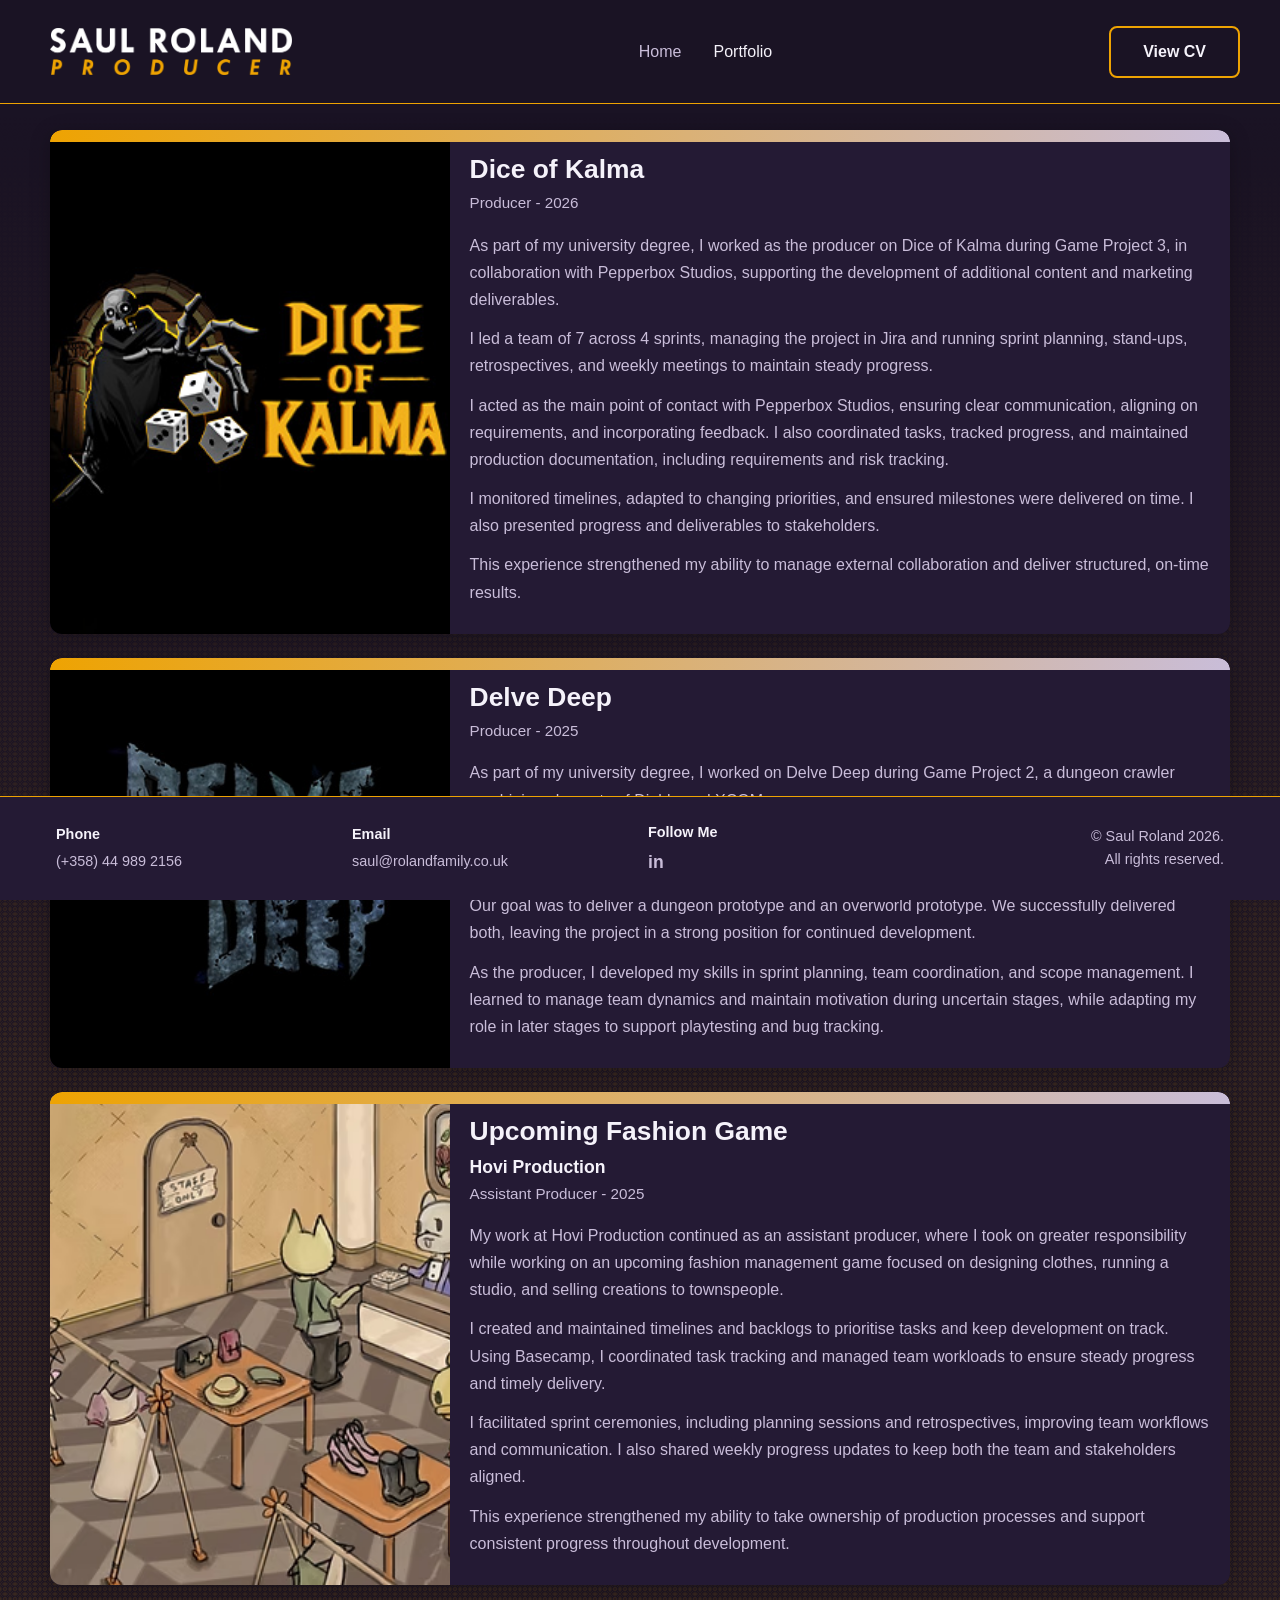
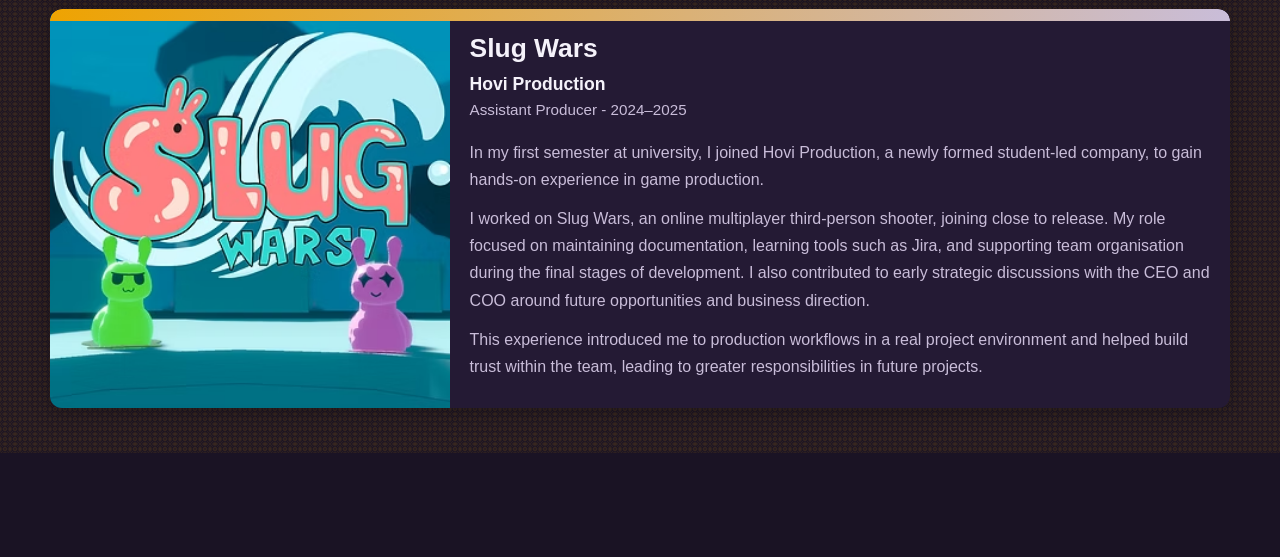
==== portfolio/index.html @ 4c342347 "fixed glitch in mobile menu next steps: - await client feedback - build tablet view" ====
<!doctype html>
<html lang="en">
  <head>
    <meta charset="UTF-8" />
    <meta name="viewport" content="width=device-width, initial-scale=1.0" />
    <meta
      name="description"
      content="Portfolio of professional work and projects"
    />
    <title>Saul Roland - Producer - Portfolio</title>
    <link rel="icon" href="/assets/SR-favicon.svg" type="image/svg+xml" />
    <link rel="stylesheet" href="/styles.css" />
  </head>
  <body class="page-portfolio">
    <!-- ============================================
         HEADER - Edit logo/name and nav links here
         ============================================ -->
    <header>
      <nav>
        <a href="/" class="logo">
          <img
            src="/assets/SR%20Logo.png"
            alt="Saul Roland - Production Professional"
            class="logo-img"
          />
        </a>
        <ul class="nav-links">
          <li><a href="/">Home</a></li>
          <li><a href="/portfolio" class="active">Portfolio</a></li>
        </ul>
        <div class="header-actions">
          <a
            href="/CV/Saul_Roland_CV.pdf"
            class="btn btn-header btn-header-cv"
            target="_blank"
            rel="noopener noreferrer"
            >View CV</a
          >
          <!-- <a
            href="portfolio.html#contact"
            class="btn btn-header btn-header-contact"
            >Contact Me</a
          > -->
        </div>

        <button
          type="button"
          class="nav-toggle"
          aria-controls="mobileNav"
          aria-expanded="false"
          aria-label="Open menu"
        ></button>
      </nav>

      <div class="mobile-nav-overlay" id="mobileNav" hidden>
        <div class="mobile-nav-panel" role="dialog" aria-label="Menu">
          <ul class="mobile-nav-links">
            <li><a href="/">Home</a></li>
            <li><a href="/portfolio" class="active">Portfolio</a></li>
            <li>
              <a
                href="/CV/Saul_Roland_CV.pdf"
                class="mobile-nav-cv"
                target="_blank"
                rel="noopener noreferrer"
                >View CV</a
              >
            </li>
          </ul>
        </div>
      </div>
    </header>

    <!-- ============================================
         MAIN CONTENT
         ============================================ -->
    <main class="dot-texture-bg">
      <div class="container">
        <!-- <h1 class="page-title">Portfolio</h1> -->

        <!-- ============================================
                 PORTFOLIO LIST - Add/remove/edit project items here
                 
                 To add a new project:
                 1. Copy the entire .portfolio-item div below
                 2. Update the image path in src="assets/portfolio/your-image.jpg"
                 3. Update the alt text to describe the image
                 4. Update the project title in <h3>
                 5. Update the project description in <p>
                 
                 To remove a project, delete the entire .portfolio-item div
                 Optional: add <ul class="portfolio-item-highlights"> with <li> for bullet highlights.
                 ============================================ -->
        <div class="portfolio-section" aria-label="Projects">
          <div class="portfolio-list">
            <!-- PROJECT ITEM 1 - Edit or duplicate this section -->
            <div class="portfolio-item">
              <div class="portfolio-item-image-wrapper">
                <a
                  href="https://store.steampowered.com/app/3885520/Dice_of_Kalma/"
                  target="_blank"
                  rel="noopener noreferrer"
                >
                  <img
                    src="/assets/portfolio/DiceOfKalma.avif"
                    alt="Project 1 Description"
                    class="portfolio-item-image"
                  />
                </a>
              </div>
              <div class="portfolio-item-content">
                <h2 class="portfolio-item-title">Dice of Kalma</h2>
                <!-- <p class="portfolio-item-client">Game Project 3</p> -->
                <p class="portfolio-item-meta">
                  <span class="portfolio-item-role">Producer - 2026</span>
                  <!-- <span class="portfolio-item-dates"></span> -->
                </p>
                <p class="portfolio-item-overview">
                  As part of my university degree, I worked as the producer on
                  Dice of Kalma during Game Project 3, in collaboration with
                  Pepperbox Studios, supporting the development of additional
                  content and marketing deliverables.
                </p>
                <p class="portfolio-item-overview">
                  I led a team of 7 across 4 sprints, managing the project in
                  Jira and running sprint planning, stand-ups, retrospectives,
                  and weekly meetings to maintain steady progress.
                </p>
                <p class="portfolio-item-overview">
                  I acted as the main point of contact with Pepperbox Studios,
                  ensuring clear communication, aligning on requirements, and
                  incorporating feedback. I also coordinated tasks, tracked
                  progress, and maintained production documentation, including
                  requirements and risk tracking.
                </p>
                <p class="portfolio-item-overview">
                  I monitored timelines, adapted to changing priorities, and
                  ensured milestones were delivered on time. I also presented
                  progress and deliverables to stakeholders.
                </p>
                <p class="portfolio-item-overview">
                  This experience strengthened my ability to manage external
                  collaboration and deliver structured, on-time results.
                </p>
              </div>
            </div>
            <!-- PROJECT ITEM 2 - Edit or duplicate this section -->
            <div class="portfolio-item">
              <div class="portfolio-item-image-wrapper">
                <img
                  src="/assets/portfolio/DelveDeep.avif"
                  alt="Project 1 Description"
                  class="portfolio-item-image"
                />
              </div>
              <div class="portfolio-item-content">
                <h2 class="portfolio-item-title">Delve Deep</h2>
                <!-- <p class="portfolio-item-client">Game Project 2</p> -->
                <p class="portfolio-item-meta">
                  <span class="portfolio-item-role">Producer - 2025</span>
                  <!-- <span class="portfolio-item-dates"></span> -->
                </p>
                <p class="portfolio-item-overview">
                  As part of my university degree, I worked on Delve Deep during
                  Game Project 2, a dungeon crawler combining elements of Diablo
                  and XCOM.
                </p>
                <p class="portfolio-item-overview">
                  I led a team of 7 over a 4-month period, using Basecamp to
                  manage the project. I organised weekly meetings and bi-weekly
                  sprints, maintaining structure and tracking progress
                  throughout development.
                </p>
                <p class="portfolio-item-overview">
                  Our goal was to deliver a dungeon prototype and an overworld
                  prototype. We successfully delivered both, leaving the project
                  in a strong position for continued development.
                </p>
                <p class="portfolio-item-overview">
                  As the producer, I developed my skills in sprint planning,
                  team coordination, and scope management. I learned to manage
                  team dynamics and maintain motivation during uncertain stages,
                  while adapting my role in later stages to support playtesting
                  and bug tracking.
                </p>
              </div>
            </div>

            <!-- PROJECT ITEM 3 - Edit or duplicate this section -->
            <div class="portfolio-item">
              <div class="portfolio-item-image-wrapper">
                <img
                  src="/assets/portfolio/ThreadAndNeedle.avif"
                  alt="Project 2 Description"
                  class="portfolio-item-image"
                />
              </div>
              <div class="portfolio-item-content">
                <h2 class="portfolio-item-title">Upcoming Fashion Game</h2>
                <p class="portfolio-item-client">Hovi Production</p>
                <p class="portfolio-item-meta">
                  <span class="portfolio-item-role"
                    >Assistant Producer - 2025</span
                  >
                  <!-- <span class="portfolio-item-dates"></span> -->
                </p>
                <p class="portfolio-item-overview">
                  My work at Hovi Production continued as an assistant producer,
                  where I took on greater responsibility while working on an
                  upcoming fashion management game focused on designing clothes,
                  running a studio, and selling creations to townspeople.
                </p>
                <p class="portfolio-item-overview">
                  I created and maintained timelines and backlogs to prioritise
                  tasks and keep development on track. Using Basecamp, I
                  coordinated task tracking and managed team workloads to ensure
                  steady progress and timely delivery.
                </p>
                <p class="portfolio-item-overview">
                  I facilitated sprint ceremonies, including planning sessions
                  and retrospectives, improving team workflows and
                  communication. I also shared weekly progress updates to keep
                  both the team and stakeholders aligned.
                </p>
                <p class="portfolio-item-overview">
                  This experience strengthened my ability to take ownership of
                  production processes and support consistent progress
                  throughout development.
                </p>
              </div>
            </div>

            <!-- PROJECT ITEM 4 - Edit or duplicate this section -->
            <div class="portfolio-item">
              <div class="portfolio-item-image-wrapper">
                <a
                  href="https://store.steampowered.com/app/3445050/Slug_Wars/"
                  target="_blank"
                  rel="noopener noreferrer"
                >
                  <img
                    src="/assets/portfolio/SlugWars.avif"
                    alt="Project 3 Description"
                    class="portfolio-item-image"
                  />
                </a>
              </div>
              <div class="portfolio-item-content">
                <h2 class="portfolio-item-title">Slug Wars</h2>
                <p class="portfolio-item-client">Hovi Production</p>
                <p class="portfolio-item-meta">
                  <span class="portfolio-item-role"
                    >Assistant Producer - 2024–2025</span
                  >
                  <!-- <span class="portfolio-item-dates"></span> -->
                </p>
                <p class="portfolio-item-overview">
                  In my first semester at university, I joined Hovi Production,
                  a newly formed student-led company, to gain hands-on
                  experience in game production.
                </p>
                <p class="portfolio-item-overview">
                  I worked on Slug Wars, an online multiplayer third-person
                  shooter, joining close to release. My role focused on
                  maintaining documentation, learning tools such as Jira, and
                  supporting team organisation during the final stages of
                  development. I also contributed to early strategic discussions
                  with the CEO and COO around future opportunities and business
                  direction.
                </p>
                <p class="portfolio-item-overview">
                  This experience introduced me to production workflows in a
                  real project environment and helped build trust within the
                  team, leading to greater responsibilities in future projects.
                </p>
              </div>
            </div>

            <!-- 
                    TO ADD MORE PROJECTS:
                    Copy one of the .portfolio-item divs above and paste it here.
                    Update the image path, title, and description.
                -->
          </div>
        </div>
      </div>
    </main>
    <!-- 
    <section class="contact-section" id="contact">
      <div class="container">
        <div class="contact-cta" id="contactCta">
          <h2>
            Have projects in mind?<br />Let's work
            <span class="contact-cta-highlight">together</span>
          </h2>
          <p class="contact-cta-tagline">
            I'm Saul Roland, a production professional who works with teams to
            bring creative visions to life.
          </p>
          <button
            type="button"
            class="btn contact-cta-button"
            id="contactRevealBtn"
          >
            Get in touch
          </button>
        </div>
        <div class="contact-form-wrapper" id="contactFormWrapper" hidden>
          <h2>Contact Me</h2>
          <p class="contact-intro">
            If you have any questions or would like to get in touch, please use
            the form below.
          </p>
          <form
            class="contact-form"
            action="https://formspree.io/f/YOUR_FORM_ID"
            method="POST"
          >
            <label for="contact-name">Name</label>
            <input
              type="text"
              id="contact-name"
              name="name"
              placeholder="Your Name"
              required
            />
            <label for="contact-email">Email Address</label>
            <input
              type="email"
              id="contact-email"
              name="email"
              placeholder="Your Email"
              required
            />
            <label for="contact-subject">Subject</label>
            <input
              type="text"
              id="contact-subject"
              name="subject"
              placeholder="Subject"
            />
            <label for="contact-message">Message</label>
            <textarea
              id="contact-message"
              name="message"
              placeholder="Your Message"
              rows="5"
              required
            ></textarea>
            <button type="submit" class="btn btn-primary">Send Message</button>
          </form>
        </div>
      </div>
    </section> -->

    <!-- ============================================
         FOOTER - Edit contact information here
         ============================================ -->
    <footer>
      <div class="footer-container">
        <div class="footer-content">
          <div class="footer-section">
            <h3>Phone</h3>
            <p><a href="tel:+358449892156">(+358) 44 989 2156</a></p>
          </div>
          <div class="footer-section">
            <h3>Email</h3>
            <p>
              <a
                href="mailto:saul@rolandfamily.co.uk"
                target="_blank"
                rel="noopener noreferrer"
                >saul@rolandfamily.co.uk</a
              >
            </p>
          </div>
          <div class="footer-section">
            <h3>Follow Me</h3>
            <p>
              <a
                href="https://www.linkedin.com/in/saul-roland/"
                target="_blank"
                rel="noopener noreferrer"
                class="linkedin-link"
                >in</a
              >
            </p>
          </div>
          <div class="footer-section footer-copyright">
            <p id="copyright-year">&copy; By Saul Roland.</p>
          </div>
        </div>
      </div>
    </footer>

    <script src="/script.js"></script>
  </body>
</html>
---- styles.css ----
/* ============================================
   COLOR PALETTE - Easy to update colors here
   ============================================ */
:root {
  --primary-dark: #1a1324;
  --secondary-dark: #241a34;
  --surface-card: #eea302;
  --text-primary: #f5f2fa;
  --text-muted: #c9bdd9;
  /* Single reserve: symmetric body padding + viewport calcs for fixed header/footer */
  /* Fits fixed header/footer box + border; raise if nav/footer clips */
  --chrome-band: 104px;
  --footer-height: var(--chrome-band);
  --header-height: var(--chrome-band);
  /* --primary-dark: #121826;
  --secondary-dark: #1B2336;
  --surface-card: #EEA302;
  --text-primary: #F4F6FB;
  --text-muted: #B8C0D4; */
}

/* ============================================
   RESET & BASE STYLES
   ============================================ */
* {
  margin: 0;
  padding: 0;
  box-sizing: border-box;
}

html {
  scroll-behavior: smooth;
}

body {
  font-family:
    -apple-system, BlinkMacSystemFont, "Segoe UI", Roboto, Oxygen, Ubuntu,
    Cantarell, sans-serif;
  background-color: var(--primary-dark);
  color: var(--text-primary);
  line-height: 1.6;
  min-height: 100vh;
  display: flex;
  flex-direction: column;
  padding-top: var(--header-height);
  padding-bottom: var(--footer-height);
}

/* ============================================
   HEADER & NAVIGATION
   ============================================ */
header {
  position: fixed;
  top: 0;
  left: 0;
  width: 100%;
  height: var(--chrome-band);
  z-index: 100;
  display: flex;
  align-items: center;
  padding: 0 2rem;
  overflow: hidden;
  background: linear-gradient(
    to bottom,
    var(--primary-dark) 100%,
    #1a1324 0%,

    transparent 100%
  );
  border-bottom: 1px solid var(--surface-card);
}

/* First screen: header + hero = one viewport (index page) */
.viewport-top {
  height: calc(100vh - var(--footer-height) - var(--header-height));
  display: flex;
  flex-direction: column;
  min-height: 0;
}

/* Fixed header does not consume flex row height */
.viewport-top > header {
  flex: 0 0 0;
  min-height: 0;
  overflow: visible;
}

.viewport-top main {
  flex: 1;
  min-height: 0;
  display: flex;
  flex-direction: column;
  justify-content: center;
}

nav {
  width: 100%;
  max-width: 1200px;
  margin: 0 auto;
  min-height: 0;
  display: flex;
  justify-content: space-between;
  align-items: center;
  gap: 1.25rem;
  flex-wrap: wrap;
}

.logo {
  display: inline-flex;
  align-items: center;
  text-decoration: none;
  color: var(--text-primary);
  padding: 0.15rem 0.6rem;
}

.logo-img {
  height: calc(1.25rem * 0.9);
  width: auto;
  display: block;
}

/* Desktop: match header .btn.btn-header height (.btn padding + line box + borders) */
@media (min-width: 769px) {
  html {
    height: 100%;
    overflow-y: hidden;
  }

  body {
    height: 100%;
    overflow-y: hidden;
  }

  .viewport-top {
    overflow: hidden;
  }

  main.dot-texture-bg {
    max-height: calc(100vh - var(--footer-height) - var(--header-height));
    overflow: hidden;
  }

  /* Portfolio only (`main.dot-texture-bg`): allow vertical page scroll */
  html:has(body.page-portfolio) {
    overflow-y: auto;
    height: auto;
    min-height: 100%;
  }

  body.page-portfolio {
    overflow-y: auto;
    height: auto;
    min-height: 100vh;
  }

  body.page-portfolio main.dot-texture-bg {
    max-height: none;
    overflow: visible;
  }

  .logo-img {
    height: calc(0.9 * (3rem + 4px));
  }

  nav {
    flex-wrap: nowrap;
  }
}

.nav-links {
  display: flex;
  list-style: none;
  gap: 2rem;
}

.nav-links a {
  color: var(--text-muted);
  text-decoration: none;
  transition: color 0.3s ease;
  font-weight: 500;
}

.nav-links a:hover,
.nav-links a.active {
  color: var(--text-primary);
}

.header-actions {
  display: flex;
  align-items: center;
  gap: 1rem;
}

.nav-toggle {
  display: none;
}

.mobile-nav-overlay {
  display: none;
}

.mobile-nav-links {
  display: none;
}

.btn-header {
  padding: 0.65rem 1.15rem;
  border-radius: 9999px;
  font-size: 0.95rem;
  line-height: 1;
}

.btn-header-cv {
  background-color: transparent;
  color: var(--text-primary);
  border: 2px solid var(--surface-card);
  border-radius: 8px;
}

/* Ensure border wins over .btn { border: none } */
header .btn-header-cv {
  border: 2px solid var(--surface-card);
}

.btn-header-cv:hover {
  background-color: var(--surface-card);
  color: var(--text-primary);
  transform: translateY(-2px);
  box-shadow: 0 4px 12px rgba(0, 0, 0, 0.35);
}

.btn-header-contact {
  background-color: var(--surface-card);
  color: var(--primary);
  border: 2px solid transparent;
}

.btn-header-contact:hover {
  transform: translateY(-2px);
  box-shadow: 0 4px 12px rgba(0, 0, 0, 0.35);
}

/* ============================================
   MAIN CONTENT
   ============================================ */
main {
  flex: 1;
  width: 100%;
}

.container {
  max-width: 1200px;
  margin: 0 auto;
  /* padding: 2rem; */
  align-items: center;
  justify-content: center;
  display: flex;
}

/* Portfolio: fill viewport band below fixed header; wider column for carousel */
main.dot-texture-bg > .container {
  min-height: auto;
  flex-direction: column;
  width: 100%;
  max-width: min(1500px, 96vw);
  justify-content: flex-start;
  align-items: stretch;
  padding: clamp(1rem, 2vh, 2rem) clamp(1rem, 3vw, 1.5rem) clamp(2rem, 5vh, 3.5rem);
  box-sizing: border-box;
}

/* ============================================
   DOT TEXTURE (hero + portfolio main)
   ============================================ */
.dot-texture-bg {
  position: relative;
  overflow: hidden;
}

/* Subtle dot texture: orange, low opacity, denser towards bottom */
.dot-texture-bg::before {
  content: "";
  position: absolute;
  inset: 0;
  z-index: 0;
  background-image: repeating-radial-gradient(
    circle at center,
    rgba(238, 163, 2, 0.14) 0px,
    transparent 1.5px
  );
  background-size: 10px 10px;
  mask-image: linear-gradient(to bottom, transparent 0%, black 50%);
  -webkit-mask-image: linear-gradient(to bottom, transparent 0%, black 50%);
  mask-size: 100% 100%;
  -webkit-mask-size: 100% 100%;
  pointer-events: none;
}

.dot-texture-bg .container {
  position: relative;
  z-index: 1;
}

/* Portfolio main: grows with content; page scrolls vertically */
main.dot-texture-bg {
  min-height: auto;
  overflow: visible;
}

/* ============================================
   HERO SECTION
   ============================================ */
.hero {
  flex: 1;
  min-height: 0;
  display: flex;
  flex-direction: column;
  justify-content: center;
  padding: clamp(0.5rem, 1.5vh, 1.25rem) 1.25rem;
}

/* Home hero: fill band between header/footer; wider column than global .container */
.hero .container {
  min-height: 0;
  flex: 1;
  width: 100%;
  max-width: min(1400px, 100%);
  /* padding: 1rem 1.25rem; */
}

.hero-content {
  display: flex;
  align-items: center;
  gap: 4rem;
  width: 100%;
  max-width: 100%;
  margin: 0 auto;
}

.hero-image-wrapper {
  flex-shrink: 0;
  width: 400px;
  height: 400px;
  border-radius: 50%;
  overflow: hidden;
}

.hero-image {
  width: 100%;
  height: 100%;
  object-fit: cover;
  border-radius: 50%;
  box-shadow: 0 8px 24px rgba(0, 0, 0, 0.4);
}

.hero-text {
  flex: 1;
  text-align: left;
}

.hero-heading-stack {
  display: flex;
  flex-direction: column;
  align-items: flex-start;
}

.hero h1 {
  font-size: 5.5rem;
  font-weight: 700;

  color: var(--text-primary);
}

.hero-heading-accent {
  background: linear-gradient(135deg, var(--surface-card), #ed8e29);
  -webkit-background-clip: text;
  background-clip: text;
  -webkit-text-fill-color: transparent;
}

@supports not (background-clip: text) {
  .hero-heading-accent {
    background: none;
    -webkit-text-fill-color: unset;
    color: var(--surface-card);
  }
}

.hero-subtitle {
  font-size: 2.5rem;
  color: var(--text-muted);
  margin-bottom: 1.5rem;
  font-weight: 500;
}

.hero-description {
  font-size: 1.5rem;
  color: var(--text-muted);
  margin-bottom: 2.5rem;
  line-height: 1.8;
}

.hero-buttons {
  display: flex;
  gap: 1.5rem;
  flex-wrap: wrap;
}

.btn {
  padding: 1rem 2rem;
  font-size: 1rem;
  font-weight: 600;
  border: none;
  border-radius: 8px;
  cursor: pointer;
  text-decoration: none;
  display: inline-block;
  transition: all 0.3s ease;
  font-family: inherit;
}

.btn-primary {
  background-color: var(--surface-card);
  color: var(--text-primary);
}

.btn-primary:hover {
  background-color: #2d3a54;
  transform: translateY(-2px);
  box-shadow: 0 4px 12px rgba(0, 0, 0, 0.4);
}

.btn-secondary {
  background-color: transparent;
  color: var(--text-primary);
  border: 2px solid var(--surface-card);
}

.btn-secondary:hover {
  background-color: var(--surface-card);
  transform: translateY(-2px);
  box-shadow: 0 4px 12px rgba(0, 0, 0, 0.4);
}

.btn:focus {
  outline: 2px solid var(--text-primary);
  outline-offset: 2px;
}

/* ============================================
   PORTFOLIO PAGE
   ============================================ */
.page-title {
  font-size: 2.5rem;
  font-weight: 700;
  margin-bottom: 3rem;
  text-align: center;
  color: var(--text-primary);
}

.portfolio-section {
  width: 100%;
  margin: 0;
  padding: 0;
  box-sizing: border-box;
}

.portfolio-list {
  --portfolio-gap: 1.5rem;
  display: flex;
  flex-direction: column;
  align-items: stretch;
  gap: var(--portfolio-gap);
  width: 100%;
  overflow: visible;
  padding: 0.5rem 0 0;
  margin: 0;
}

.portfolio-item {
  position: relative;
  width: 100%;
  max-width: 100%;
  min-height: 0;
  background-color: var(--secondary-dark);
  border-radius: 12px;
  overflow: hidden;
  display: flex;
  flex-direction: row;
  align-items: stretch;
  gap: 0;
  padding: 0;
  padding-top: 4px;
  transition:
    transform 0.3s ease,
    box-shadow 0.3s ease;
  box-shadow: 0 4px 20px rgba(0, 0, 0, 0.25);
}

@media (max-width: 600px) {
  .portfolio-item {
    flex-direction: column;
    align-items: stretch;
  }
}

.portfolio-item::before {
  content: "";
  position: absolute;
  top: 0;
  left: 0;
  right: 0;
  height: 12px;
  background: linear-gradient(90deg, var(--surface-card), var(--text-muted));
  border-radius: 12px 12px 0 0;
}

.portfolio-item:hover {
  transform: translateY(-2px);
  box-shadow: 0 8px 28px rgba(0, 0, 0, 0.35);
}

.portfolio-item-image {
  width: 100%;
  height: 100%;
  object-fit: cover;
  object-position: center center;
  display: block;
}

.portfolio-item-image-wrapper {
  flex: 0 0 clamp(180px, 34%, 400px);
  width: clamp(180px, 34%, 400px);
  max-width: 100%;
  min-width: 0;
  min-height: 200px;
  overflow: hidden;
  align-self: stretch;
}

.portfolio-item-image-wrapper a {
  display: block;
  height: 100%;
  min-height: 200px;
}

.portfolio-item-image-wrapper .portfolio-item-image {
  width: 100%;
  height: 100%;
  min-height: 200px;
  object-fit: cover;
  object-position: center center;
}

@media (max-width: 600px) {
  .portfolio-item-image-wrapper {
    flex: 0 0 auto;
    width: 100%;
    aspect-ratio: 16 / 9;
    min-height: 0;
  }

  .portfolio-item-image-wrapper a {
    min-height: 0;
    height: 100%;
  }

  .portfolio-item-image-wrapper .portfolio-item-image {
    min-height: 0;
    height: 100%;
  }
}

.portfolio-item-content {
  flex: 1;
  min-width: 0;
  min-height: 0;
  display: flex;
  flex-direction: column;
  justify-content: flex-start;
  overflow: visible;
  padding: 1.25rem 1.25rem 1.75rem;
  box-sizing: border-box;
}

.portfolio-item-title {
  font-size: clamp(1.35rem, 4vw, 1.65rem);
  font-weight: 700;
  color: var(--text-primary);
  margin-bottom: 0.35rem;
  line-height: 1.2;
}

.portfolio-item-client {
  font-size: 1.1rem;
  font-weight: 700;
  color: var(--text-primary);
  /* margin-bottom: 0.5rem; */
}

.portfolio-item-meta {
  font-size: 0.95rem;
  font-weight: 400;
  color: var(--text-muted);
  margin-bottom: 1rem;
}

.portfolio-item-meta .portfolio-item-role,
.portfolio-item-meta .portfolio-item-dates {
  display: block;
}

.portfolio-item-overview {
  color: var(--text-muted);
  font-size: 1rem;
  line-height: 1.7;
  margin-bottom: 0;
}

.portfolio-item-overview + .portfolio-item-overview {
  margin-top: 0.75rem;
}

.portfolio-item-highlights {
  margin: 0.75rem 0 0;
  padding-left: 1.25rem;
  color: var(--text-muted);
  font-size: 0.95rem;
  line-height: 1.5;
}

.portfolio-item-highlights li {
  margin-bottom: 0.35rem;
}

.portfolio-item-highlights li:last-child {
  margin-bottom: 0;
}

/* ============================================
   CONTACT SECTION
   ============================================ */
.contact-section {
  min-height: calc(100vh - var(--footer-height) - var(--header-height));
  display: flex;
  flex-direction: column;
  justify-content: center;
  padding: 4rem 2rem;
  background-color: var(--secondary-dark);
  border-top: 1px solid rgba(238, 163, 2, 0.2);
}

/* CTA block (visible by default) */
.contact-cta {
  display: flex;
  flex-direction: column;
  align-items: center;
  text-align: center;
  gap: 1.25rem;
  max-width: 640px;
  margin: 0 auto;
  transition: opacity 0.3s ease;
}

.contact-cta--hiding {
  opacity: 0;
  pointer-events: none;
}

.contact-cta--hidden {
  display: none;
}

.contact-cta--showing {
  opacity: 0;
}

.contact-cta--showing.contact-cta--visible {
  opacity: 1;
}

.contact-cta h2 {
  font-size: clamp(1.75rem, 3.25vw, 3.8rem);
  font-weight: 700;
  color: var(--text-primary);
  margin-bottom: 0;
  line-height: 1.3;
}

.contact-cta-highlight {
  color: var(--surface-card);
  background: linear-gradient(135deg, var(--surface-card), #ed8e29);
  -webkit-background-clip: text;
  background-clip: text;
  -webkit-text-fill-color: transparent;
}

@supports not (background-clip: text) {
  .contact-cta-highlight {
    background: none;
    -webkit-text-fill-color: unset;
  }
}

.contact-cta-tagline {
  color: var(--text-muted);
  font-size: 1.1rem;
  line-height: 1.6;
  margin: 0;
}

.contact-cta-button {
  margin-top: 0.5rem;
  border-radius: 9999px;
  padding: 1rem 2rem;
  font-size: 1.1rem;
  background-color: var(--surface-card);
  color: var(--primary-dark);
  border: none;
  cursor: pointer;
  font-weight: 600;
  display: inline-flex;
  align-items: center;
  gap: 0.5rem;
  transition:
    transform 0.3s ease,
    box-shadow 0.3s ease;
}

.contact-cta-button:hover {
  transform: translateY(-2px);
  box-shadow: 0 4px 12px rgba(0, 0, 0, 0.3);
}

.contact-cta-button::after {
  content: "";
  display: inline-block;
  width: 0.5em;
  height: 0.5em;
  border-right: 2px solid currentColor;
  border-bottom: 2px solid currentColor;
  transform: rotate(-45deg);
  margin-left: 0.25rem;
}

/* Form wrapper (hidden by default, shown when CTA is clicked) */
.contact-form-wrapper[hidden] {
  display: none;
}

.contact-form-wrapper {
  padding-top: 0.5rem;
  transition: opacity 0.3s ease;
}

.contact-form-wrapper.contact-form-wrapper--opening {
  opacity: 0;
}

.contact-form-wrapper.contact-form-wrapper--open {
  opacity: 1;
}

.contact-form-wrapper.contact-form-wrapper--closing {
  opacity: 0;
}

.contact-form-wrapper h2 {
  font-size: 2.5rem;
  font-weight: 700;
  color: var(--text-primary);
  margin-bottom: 0.75rem;
}

.contact-intro {
  color: var(--text-muted);
  font-size: 1.1rem;
  margin-bottom: 2rem;
}

.contact-form {
  max-width: 560px;
  display: flex;
  flex-direction: column;
  gap: 1.25rem;
}

.contact-form label {
  font-size: 0.95rem;
  font-weight: 600;
  color: var(--text-primary);
  display: block;
  margin-bottom: -0.5rem;
}

.contact-form input,
.contact-form textarea {
  width: 100%;
  padding: 0.75rem 1rem;
  font-size: 1rem;
  font-family: inherit;
  color: var(--text-primary);
  background-color: var(--primary-dark);
  border: 2px solid rgba(201, 189, 217, 0.3);
  border-radius: 8px;
  transition: border-color 0.3s ease;
}

.contact-form input::placeholder,
.contact-form textarea::placeholder {
  color: var(--text-muted);
  opacity: 0.8;
}

.contact-form input:focus,
.contact-form textarea:focus {
  outline: none;
  border-color: var(--surface-card);
}

.contact-form textarea {
  resize: vertical;
  min-height: 120px;
}

.contact-form .btn {
  align-self: flex-start;
  margin-top: 0.5rem;
}

/* ============================================
   FOOTER
   ============================================ */
footer {
  position: fixed;
  bottom: 0;
  left: 0;
  width: 100%;
  height: var(--footer-height);
  z-index: 90;
  display: flex;
  align-items: center;
  padding: 0 2rem;
  overflow: hidden;
  background-color: var(--secondary-dark);
  border-top: 1px solid var(--surface-card);
}

.footer-container {
  width: 100%;
  max-width: 1200px;
  margin: 0 auto;
  padding: 0 1rem;
  min-height: 0;
}

.footer-content {
  display: grid;
  grid-template-columns: repeat(4, 1fr);
  gap: 1rem;
  align-items: center;
  max-width: 1200px;
  margin: 0 auto;
}

.footer-section {
  display: flex;
  flex-direction: column;
  justify-content: center;
  gap: 0.15rem;
  min-height: 0;
}

.footer-section h3 {
  font-size: 0.9rem;
  font-weight: 700;
  color: var(--text-primary);
  margin-bottom: 0.1rem;
}

.footer-section p {
  color: var(--text-muted);
  font-size: 0.9rem;
  margin: 0;
}

.footer-section a {
  color: var(--text-muted);
  text-decoration: none;
  transition: color 0.3s ease;
}

.footer-section a:hover {
  color: var(--text-primary);
}

.linkedin-link {
  font-weight: 700;
  font-size: 1.1rem;
}

.footer-copyright {
  text-align: right;
  justify-content: flex-end;
}

.footer-copyright p {
  margin: 0;
}

/* ============================================
   RESPONSIVE DESIGN
   ============================================ */
@media (max-width: 768px) {
  :root {
    /* Header bar; footer is taller (2×2 grid) — decouple from --chrome-band */
    --chrome-band: 80px;
    --header-height: var(--chrome-band);
    --footer-height: 100px;
  }

  /* Index only: lock document — hero band stays between fixed header/footer, no vertical scroll */
  html:has(body.page-home) {
    height: 100%;
    overflow: hidden;
  }

  body.page-home {
    height: 100vh;
    max-height: 100vh;
    min-height: 0;
    overflow: hidden;
    overscroll-behavior: none;
  }

  body.page-home .viewport-top {
    overflow: hidden;
    min-height: 0;
  }

  /* Portfolio page: document scrolls vertically */
  html:has(body.page-portfolio) {
    height: auto;
    min-height: 100%;
    overflow-y: auto;
  }

  body.page-portfolio {
    height: auto;
    min-height: 100%;
    max-height: none;
    overflow-y: auto;
    overscroll-behavior: auto;
  }

  body.page-portfolio main.dot-texture-bg {
    flex: 1 1 auto;
    min-height: 0;
    overflow: visible;
    max-height: none;
    display: flex;
    flex-direction: column;
  }

  body.page-portfolio main.dot-texture-bg > .container {
    flex: 0 1 auto;
    min-height: 0;
    overflow: visible;
    display: flex;
    flex-direction: column;
  }

  .logo-img {
    height: 32px;
    width: auto;
  }

  nav {
    flex-wrap: nowrap;
  }

  .nav-links,
  .header-actions {
    display: none;
  }

  .nav-toggle {
    display: inline-flex;
    align-items: center;
    justify-content: center;
    width: 44px;
    height: 44px;
    flex-shrink: 0;
    border-radius: 12px;
    border: 1px solid rgba(238, 163, 2, 0.35);
    background-color: rgba(36, 26, 52, 0.75);
    background-image: url("data:image/svg+xml,%3Csvg xmlns='http://www.w3.org/2000/svg' viewBox='0 0 24 24' fill='none' stroke='%23f5f2fa' stroke-width='2' stroke-linecap='round'%3E%3Cpath d='M4 6h16M4 12h16M4 18h16'/%3E%3C/svg%3E");
    background-repeat: no-repeat;
    background-position: center;
    background-size: 32px 32px;
    color: var(--text-primary);
    cursor: pointer;
    margin-left: auto;
  }

  .nav-toggle[aria-expanded="true"] {
    position: relative;
    z-index: 1002;
    background-image: url("data:image/svg+xml,%3Csvg xmlns='http://www.w3.org/2000/svg' viewBox='0 0 24 24' fill='none' stroke='%23f5f2fa' stroke-width='2' stroke-linecap='round'%3E%3Cpath d='M18 6L6 18M6 6l12 12'/%3E%3C/svg%3E");
  }

  .nav-toggle:focus-visible {
    outline: 2px solid var(--surface-card);
    outline-offset: 3px;
  }

  .mobile-nav-overlay[hidden] {
    display: none;
  }

  .mobile-nav-overlay {
    display: flex;
    flex-direction: column;
    align-items: stretch;
    justify-content: center;
    position: fixed;
    inset: 0;
    z-index: 1000;
    min-height: 100vh;
    min-height: 100dvh;
    background: var(--primary-dark);
    padding: env(safe-area-inset-top) env(safe-area-inset-right)
      env(safe-area-inset-bottom) env(safe-area-inset-left);
    box-sizing: border-box;
  }

  .mobile-nav-panel {
    flex: 0 1 auto;
    display: flex;
    flex-direction: column;
    justify-content: center;
    align-items: stretch;
    width: 100%;
    max-width: none;
    margin: 0;
    padding: 0 1.75rem;
    background: transparent;
    border: none;
    border-radius: 0;
    box-shadow: none;
    box-sizing: border-box;
    pointer-events: none;
  }

  .mobile-nav-links {
    display: flex;
    flex-direction: column;
    align-items: center;
    list-style: none;
    gap: 1.5rem;
    padding: 0;
    margin: 0;
    width: 100%;
    pointer-events: auto;
  }

  .mobile-nav-links li {
    display: flex;
    justify-content: center;
    width: 100%;
  }

  .mobile-nav-links a {
    display: block;
    width: 100%;
    margin: 0;
    padding: 0;
    min-height: 0;
    border: none;
    border-radius: 0;
    background: none;
    text-align: center;
    text-decoration: none;
    font-size: clamp(1.75rem, 6vw, 2.25rem);
    font-weight: 600;
    line-height: 1.25;
    color: var(--text-primary);
    box-sizing: border-box;
  }

  .mobile-nav-links a:hover,
  .mobile-nav-links a:focus-visible {
    color: var(--surface-card);
  }

  .mobile-nav-links a.active {
    color: var(--surface-card);
    text-decoration: underline;
    text-decoration-thickness: 2px;
    text-underline-offset: 0.35rem;
  }

  /* Match desktop header .btn-header + .btn-header-cv */
  .mobile-nav-links a.mobile-nav-cv {
    display: inline-flex;
    align-items: center;
    justify-content: center;
    width: auto;
    max-width: 100%;
    padding: 0.65rem 1.15rem;
    font-size: 0.95rem;
    font-weight: 600;
    line-height: 1;
    border: 2px solid var(--surface-card);
    border-radius: 8px;
    background-color: transparent;
    color: var(--text-primary);
  }

  .mobile-nav-links a.mobile-nav-cv:hover,
  .mobile-nav-links a.mobile-nav-cv:focus-visible {
    background-color: var(--surface-card);
    color: var(--text-primary);
    transform: translateY(-2px);
    box-shadow: 0 4px 12px rgba(0, 0, 0, 0.35);
  }

  body.nav-open {
    overflow: hidden;
  }

  .viewport-top main {
    justify-content: flex-start;
    /* padding-bottom: 1rem; */
  }

  /* Index home hero: no inner scroll (fits within viewport band) */
  main.hero.dot-texture-bg {
    overflow: hidden;
  }

  .hero {
    justify-content: flex-start;
    padding: 0.25rem 0.75rem 0.85rem;
  }

  .hero .container {
    padding: 0.25rem 0.75rem 0.5rem;
  }

  /* Image + heading stack in one row (stack vertically centered like desktop); body + buttons below */
  .hero-content {
    display: grid;
    grid-template-columns: auto minmax(0, 1fr);
    column-gap: 0.85rem;
    row-gap: 0.65rem;
    align-items: start;
    text-align: left;
  }

  .hero-image-wrapper {
    grid-column: 1;
    grid-row: 1;
    width: min(180px, 40vw);
    height: min(180px, 40vw);
    margin: 0;
    align-self: center;
  }

  .hero-text {
    display: contents;
  }

  .hero-heading-stack {
    grid-column: 2;
    grid-row: 1;
    align-self: center;
    justify-content: center;
    gap: 0.45rem;
    min-width: 0;
  }

  .hero h1 {
    font-size: clamp(3.5rem, 10.5vw, 4.5rem);
    margin: 0;
    line-height: 1.02;
    text-align: left;
  }

  .hero-subtitle {
    font-size: clamp(1.85rem, 5vw, 2.15rem);
    font-weight: 600;
    margin: 0;
    text-align: left;
  }

  .hero-description {
    grid-column: 1 / -1;
    grid-row: 2;
    font-size: 1.2rem;
    line-height: 1.65;
    margin: 1.1rem 0 0;
    padding-bottom: 1.35rem;
    text-align: left;
  }

  .hero-buttons {
    grid-column: 1 / -1;
    grid-row: 3;
    justify-content: flex-start;
    align-items: center;
    flex-wrap: wrap;
    flex-direction: row;
    width: 100%;
    max-width: 100%;
    gap: 0.5rem;
    padding-bottom: 2rem;
  }

  .hero-buttons .btn {
    width: auto;
    max-width: 320px;
    padding: 0.75rem 1.25rem;
    font-size: 0.95rem;
  }

  .nav-links {
    gap: 1rem;
    font-size: 0.9rem;
  }

  .header-actions {
    width: 100%;
    justify-content: center;
    flex-wrap: wrap;
    gap: 0.75rem;
  }

  .btn-header {
    width: 100%;
    max-width: 300px;
    justify-content: center;
  }

  .footer-content {
    grid-template-columns: repeat(2, 1fr);
    gap: 0.5rem 0.65rem;
  }

  .footer-section {
    gap: 0.05rem;
  }

  .footer-section h3 {
    font-size: 0.8rem;
    margin-bottom: 0;
  }

  .footer-section p {
    font-size: 0.8rem;
  }

  .footer-section .linkedin-link {
    font-size: 1rem;
  }

  .footer-section a {
    overflow-wrap: anywhere;
  }

  .footer-copyright {
    text-align: left;
    justify-content: flex-start;
  }

  /* Portfolio: vertical list spacing and type scale on small screens */
  main.dot-texture-bg > .container {
    justify-content: flex-start;
    padding: 0.75rem 1rem 1.5rem;
    box-sizing: border-box;
  }

  .portfolio-section {
    margin: 0;
  }

  .portfolio-list {
    --portfolio-gap: 1.25rem;
    padding-top: 0.25rem;
  }

  .portfolio-item-content {
    padding: 1rem 0.95rem 1.35rem;
  }

  .portfolio-item-overview {
    font-size: 0.775rem;
    line-height: 1.6;
  }

  .portfolio-item-highlights {
    font-size: 0.775rem;
    line-height: 1.45;
  }

  .portfolio-item-meta {
    font-size: 0.8125rem;
  }

  .btn {
    width: 100%;
  }

  header {
    padding: 0 1rem;
  }

  footer {
    padding: 0.4rem 1rem;
    height: var(--footer-height);
    overflow: visible;
    align-items: flex-start;
  }

  .container {
    padding: 1rem;
  }

  .contact-section {
    padding: 3rem 1rem;
  }

  .contact-cta h2 {
    font-size: 2rem;
  }

  .contact-cta-button {
    width: 100%;
    justify-content: center;
  }

  .contact-form-wrapper h2 {
    font-size: 2rem;
  }

  .contact-form .btn {
    width: 100%;
  }
}

@media (max-width: 480px) {
  .hero-content {
    column-gap: 0.65rem;
  }

  .hero-image-wrapper {
    width: min(180px, 40vw);
    height: min(180px, 40vw);
  }

  .hero h1 {
    font-size: clamp(3.15rem, 11vw, 4rem);
  }

  .hero-subtitle {
    font-size: clamp(1.65rem, 5.2vw, 1.95rem);
  }

  .hero-description {
    font-size: 1.12rem;
    line-height: 1.62;
    margin-top: 1.2rem;
    margin-bottom: 0;
    padding-bottom: 1.5rem;
  }

  .page-title {
    font-size: 2rem;
  }

  .contact-cta h2 {
    font-size: 1.75rem;
  }

  .contact-form-wrapper h2 {
    font-size: 1.75rem;
  }

  /* Same 2×2 grid; a touch tighter on very narrow screens */
  .footer-content {
    grid-template-columns: repeat(2, 1fr);
    gap: 0.45rem 0.55rem;
    text-align: left;
  }

  .footer-copyright {
    text-align: left;
    justify-content: flex-start;
  }
}

/* Compact phones (iPhone 14 class ~390px); tweak max-width to exclude 430px-wide models if needed */
@media (max-width: 430px) {
  html {
    zoom: 0.95;
  }
}
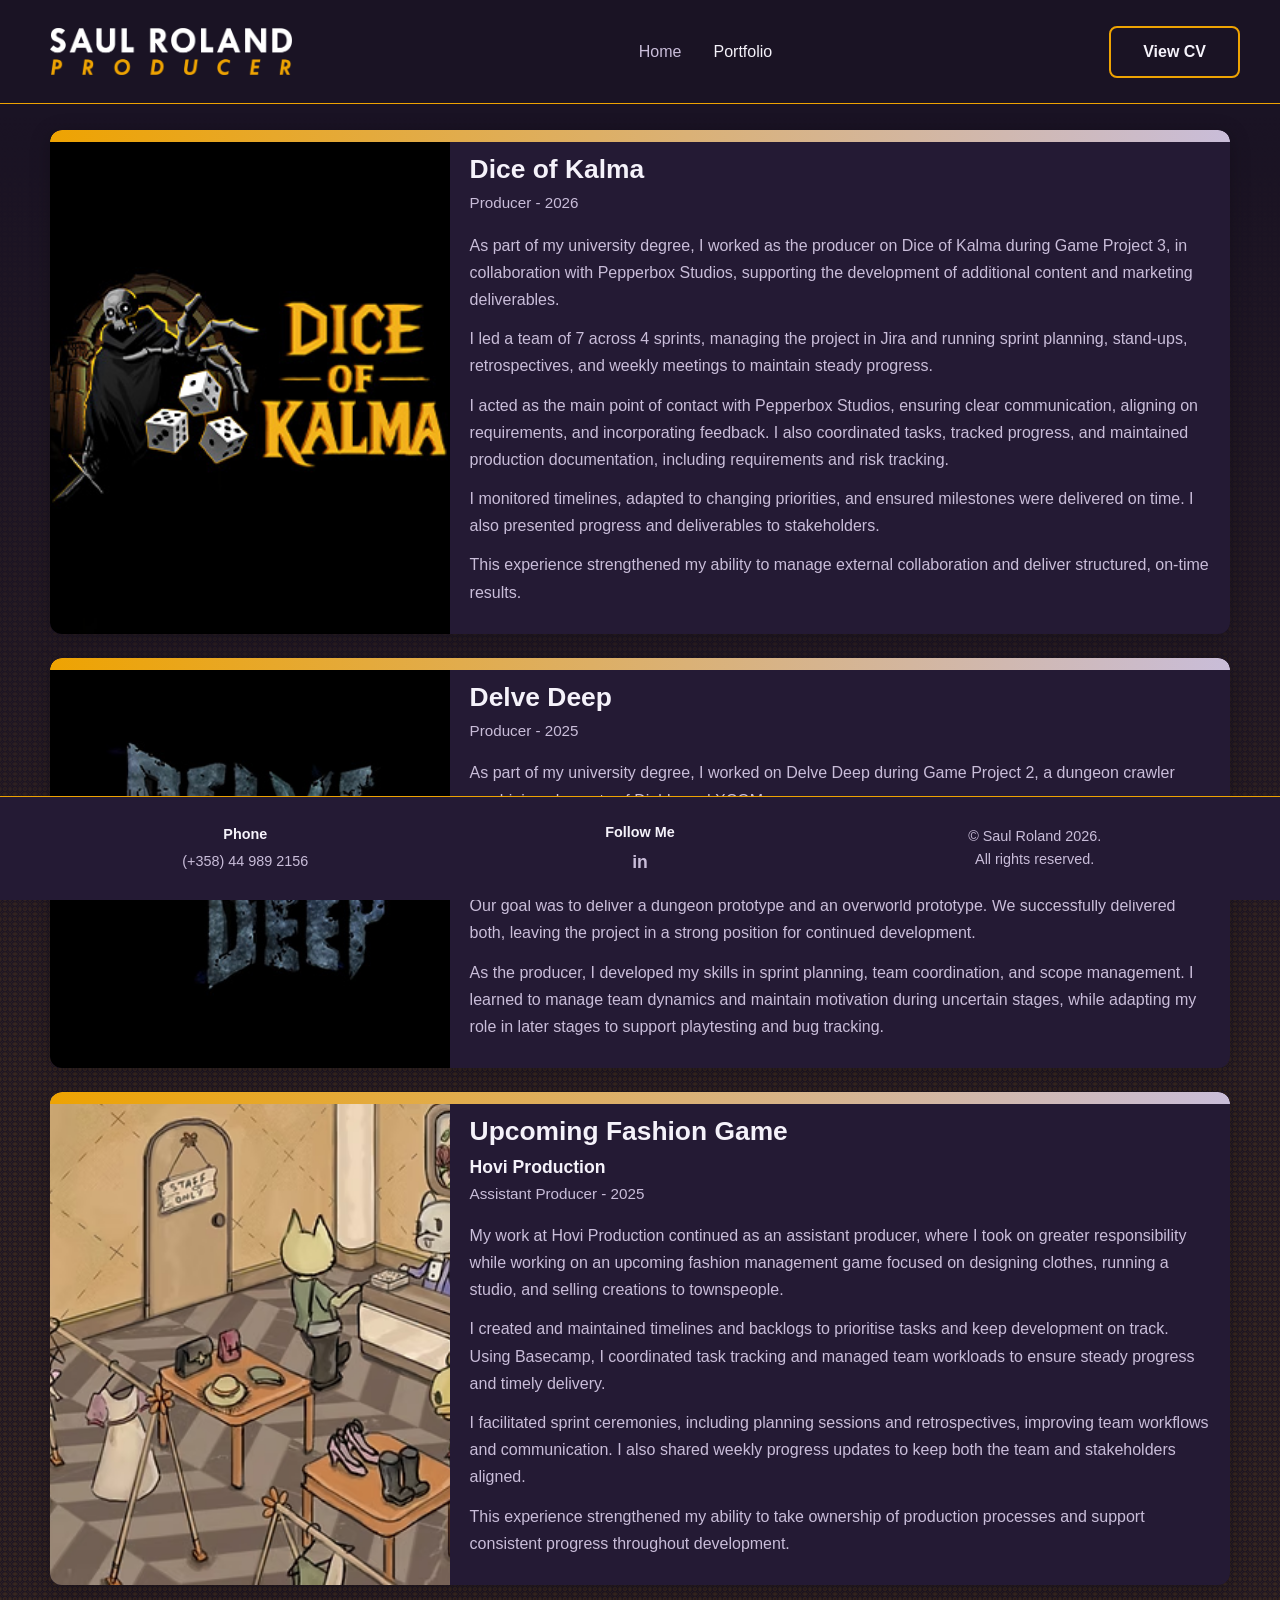
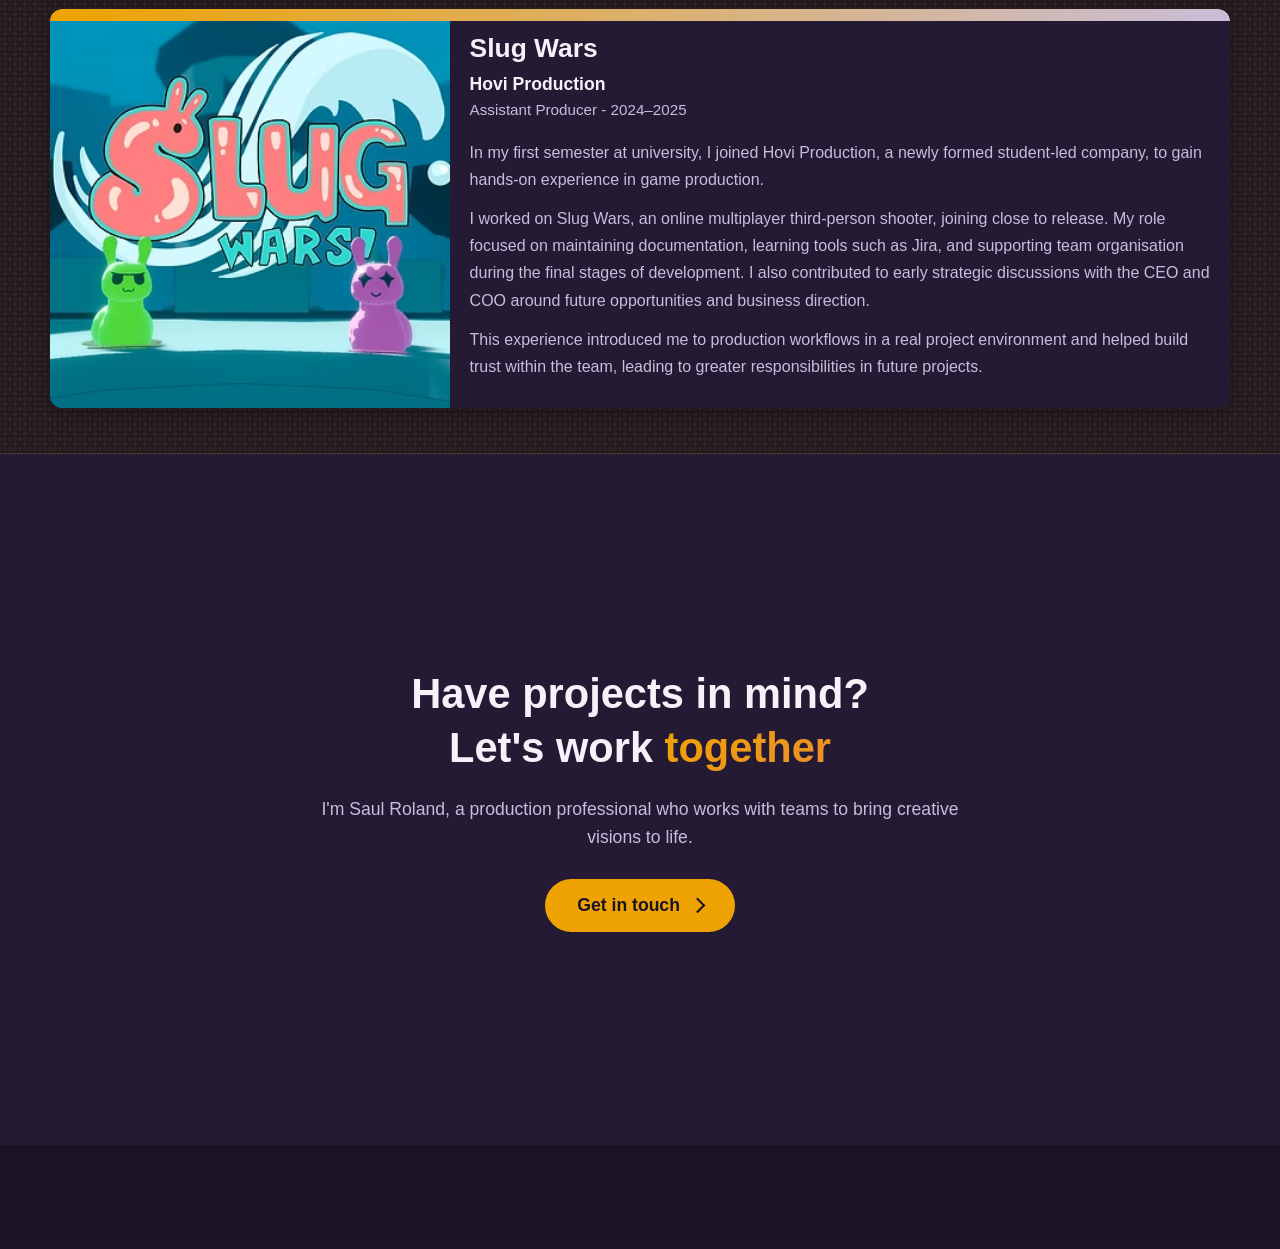
==== commit 48aa2033: "removed email from footer and added form." ====
--- a/portfolio/index.html
+++ b/portfolio/index.html
@@ -285,25 +285,51 @@
         </div>
       </div>
     </main>
-    <!-- 
+
     <section class="contact-section" id="contact">
       <div class="container">
+        <div class="contact-interactive">
         <div class="contact-cta" id="contactCta">
-          <h2>
-            Have projects in mind?<br />Let's work
-            <span class="contact-cta-highlight">together</span>
-          </h2>
-          <p class="contact-cta-tagline">
-            I'm Saul Roland, a production professional who works with teams to
-            bring creative visions to life.
-          </p>
-          <button
-            type="button"
-            class="btn contact-cta-button"
-            id="contactRevealBtn"
+          <div
+            class="contact-cta-panel contact-cta-panel--visible"
+            id="contactCtaDefault"
+            aria-hidden="false"
           >
-            Get in touch
-          </button>
+            <h2>
+              Have projects in mind?<br />Let's work
+              <span class="contact-cta-highlight">together</span>
+            </h2>
+            <p class="contact-cta-tagline">
+              I'm Saul Roland, a production professional who works with teams to
+              bring creative visions to life.
+            </p>
+            <button
+              type="button"
+              class="btn contact-cta-button"
+              id="contactRevealBtn"
+            >
+              Get in touch
+            </button>
+          </div>
+          <div
+            class="contact-cta-panel"
+            id="contactCtaThanks"
+            aria-hidden="true"
+          >
+            <h2>
+              Thank you<span class="contact-cta-highlight">.</span>
+            </h2>
+            <p class="contact-cta-tagline">
+              Your message has been sent. I'll get back to you soon.
+            </p>
+            <button
+              type="button"
+              class="btn contact-cta-button"
+              id="contactSendAnotherBtn"
+            >
+              Send another message
+            </button>
+          </div>
         </div>
         <div class="contact-form-wrapper" id="contactFormWrapper" hidden>
           <h2>Contact Me</h2>
@@ -313,7 +339,7 @@
           </p>
           <form
             class="contact-form"
-            action="https://formspree.io/f/YOUR_FORM_ID"
+            action="https://formspree.io/f/mojydgyj"
             method="POST"
           >
             <label for="contact-name">Name</label>
@@ -347,11 +373,20 @@
               rows="5"
               required
             ></textarea>
-            <button type="submit" class="btn btn-primary">Send Message</button>
+            <p
+              class="contact-form-error"
+              id="contactFormError"
+              role="alert"
+              hidden
+            ></p>
+            <button type="submit" class="btn btn-primary" id="contactSubmitBtn">
+              Send Message
+            </button>
           </form>
         </div>
+        </div>
       </div>
-    </section> -->
+    </section>
 
     <!-- ============================================
          FOOTER - Edit contact information here
@@ -363,7 +398,7 @@
             <h3>Phone</h3>
             <p><a href="tel:+358449892156">(+358) 44 989 2156</a></p>
           </div>
-          <div class="footer-section">
+          <!-- <div class="footer-section">
             <h3>Email</h3>
             <p>
               <a
@@ -373,7 +408,7 @@
                 >saul@rolandfamily.co.uk</a
               >
             </p>
-          </div>
+          </div> -->
           <div class="footer-section">
             <h3>Follow Me</h3>
             <p>
--- a/styles.css
+++ b/styles.css
@@ -158,6 +158,28 @@
     overflow: visible;
   }
 
+  /* Home: allow vertical scroll to contact + footer (same document model as portfolio) */
+  html:has(body.page-home) {
+    overflow-y: auto;
+    height: auto;
+    min-height: 100%;
+  }
+
+  body.page-home {
+    overflow-y: auto;
+    height: auto;
+    min-height: 100vh;
+  }
+
+  body.page-home main.dot-texture-bg {
+    max-height: none;
+    overflow: visible;
+  }
+
+  body.page-home .viewport-top {
+    overflow: visible;
+  }
+
   .logo-img {
     height: calc(0.9 * (3rem + 4px));
   }
@@ -641,6 +663,8 @@
    CONTACT SECTION
    ============================================ */
 .contact-section {
+  --contact-state-duration: 0.5s;
+  --contact-state-ease: cubic-bezier(0.4, 0, 0.2, 1);
   min-height: calc(100vh - var(--footer-height) - var(--header-height));
   display: flex;
   flex-direction: column;
@@ -650,20 +674,92 @@
   border-top: 1px solid rgba(238, 163, 2, 0.2);
 }
 
-/* CTA block (visible by default) */
-.contact-cta {
-  display: flex;
+/* Stack CTA + form vertically; global .container defaults to row flex */
+.contact-section .container {
   flex-direction: column;
   align-items: center;
-  text-align: center;
-  gap: 1.25rem;
+  width: 100%;
+  justify-content: center;
+}
+
+/* CTA + form share one grid cell (in-place crossfade, no vertical stack shift) */
+.contact-interactive {
+  position: relative;
+  display: grid;
+  grid-template-columns: minmax(0, 1fr);
+  justify-items: center;
+  align-items: start;
+  width: 100%;
   max-width: 640px;
   margin: 0 auto;
-  transition: opacity 0.3s ease;
+}
+
+.contact-interactive .contact-cta,
+.contact-interactive .contact-form-wrapper {
+  grid-column: 1;
+  grid-row: 1;
+  width: 100%;
+}
+
+.contact-interactive .contact-cta {
+  position: relative;
+  z-index: 1;
+}
+
+.contact-interactive .contact-form-wrapper:not([hidden]) {
+  position: relative;
+  z-index: 2;
+}
+
+/* CTA block (visible by default); panels stack in one grid cell for crossfade */
+.contact-cta {
+  display: grid;
+  grid-template-columns: minmax(0, 1fr);
+  justify-items: center;
+  text-align: center;
+  transition:
+    opacity var(--contact-state-duration) var(--contact-state-ease),
+    transform var(--contact-state-duration) var(--contact-state-ease);
+  transform: translateY(0);
+}
+
+.contact-cta-panel {
+  grid-column: 1;
+  grid-row: 1;
+  width: 100%;
+  display: flex;
+  flex-direction: column;
+  align-items: center;
+  gap: 1.25rem;
+  transition:
+    opacity var(--contact-state-duration) var(--contact-state-ease),
+    transform var(--contact-state-duration) var(--contact-state-ease);
+}
+
+.contact-cta-panel:not(.contact-cta-panel--visible) {
+  opacity: 0;
+  visibility: hidden;
+  pointer-events: none;
+  transform: translateY(0.5rem);
+  transition:
+    opacity var(--contact-state-duration) var(--contact-state-ease),
+    transform var(--contact-state-duration) var(--contact-state-ease),
+    visibility 0s linear var(--contact-state-duration);
+}
+
+.contact-cta-panel.contact-cta-panel--visible {
+  opacity: 1;
+  visibility: visible;
+  transform: translateY(0);
+  transition:
+    opacity var(--contact-state-duration) var(--contact-state-ease),
+    transform var(--contact-state-duration) var(--contact-state-ease),
+    visibility 0s;
 }
 
 .contact-cta--hiding {
   opacity: 0;
+  transform: translateY(0.5rem);
   pointer-events: none;
 }
 
@@ -673,10 +769,12 @@
 
 .contact-cta--showing {
   opacity: 0;
+  transform: translateY(0.5rem);
 }
 
 .contact-cta--showing.contact-cta--visible {
   opacity: 1;
+  transform: translateY(0);
 }
 
 .contact-cta h2 {
@@ -749,20 +847,35 @@
 }
 
 .contact-form-wrapper {
+  display: flex;
+  flex-direction: column;
+  align-items: center;
   padding-top: 0.5rem;
-  transition: opacity 0.3s ease;
+  transition:
+    opacity var(--contact-state-duration) var(--contact-state-ease),
+    transform var(--contact-state-duration) var(--contact-state-ease);
+  transform: translateY(0);
 }
 
 .contact-form-wrapper.contact-form-wrapper--opening {
   opacity: 0;
+  transform: translateY(0.5rem);
 }
 
 .contact-form-wrapper.contact-form-wrapper--open {
   opacity: 1;
+  transform: translateY(0);
 }
 
 .contact-form-wrapper.contact-form-wrapper--closing {
   opacity: 0;
+  transform: translateY(0.5rem);
+}
+
+@media (prefers-reduced-motion: reduce) {
+  .contact-section {
+    --contact-state-duration: 0.01ms;
+  }
 }
 
 .contact-form-wrapper h2 {
@@ -770,16 +883,23 @@
   font-weight: 700;
   color: var(--text-primary);
   margin-bottom: 0.75rem;
+  width: 100%;
+  text-align: center;
 }
 
 .contact-intro {
   color: var(--text-muted);
   font-size: 1.1rem;
   margin-bottom: 2rem;
+  width: 100%;
+  text-align: center;
 }
 
 .contact-form {
+  width: 100%;
   max-width: 560px;
+  margin-left: auto;
+  margin-right: auto;
   display: flex;
   flex-direction: column;
   gap: 1.25rem;
@@ -826,6 +946,22 @@
 .contact-form .btn {
   align-self: flex-start;
   margin-top: 0.5rem;
+}
+
+.contact-form-error {
+  color: #f0a8a8;
+  font-size: 0.9rem;
+  margin: 0;
+  line-height: 1.45;
+}
+
+.contact-form-error:not([hidden]) {
+  margin-top: 0.25rem;
+}
+
+.contact-form .btn:disabled {
+  opacity: 0.65;
+  cursor: not-allowed;
 }
 
 /* ============================================
@@ -856,7 +992,7 @@
 
 .footer-content {
   display: grid;
-  grid-template-columns: repeat(4, 1fr);
+  grid-template-columns: repeat(3, 1fr);
   gap: 1rem;
   align-items: center;
   max-width: 1200px;
@@ -867,6 +1003,8 @@
   display: flex;
   flex-direction: column;
   justify-content: center;
+  align-items: center;
+  text-align: center;
   gap: 0.15rem;
   min-height: 0;
 }
@@ -900,8 +1038,8 @@
 }
 
 .footer-copyright {
-  text-align: right;
-  justify-content: flex-end;
+  text-align: center;
+  align-items: center;
 }
 
 .footer-copyright p {
@@ -913,29 +1051,30 @@
    ============================================ */
 @media (max-width: 768px) {
   :root {
-    /* Header bar; footer is taller (2×2 grid) — decouple from --chrome-band */
+    /* Header bar; footer is taller (3-column grid) — decouple from --chrome-band */
     --chrome-band: 80px;
     --header-height: var(--chrome-band);
     --footer-height: 100px;
   }
 
-  /* Index only: lock document — hero band stays between fixed header/footer, no vertical scroll */
+  /* Home page: document scrolls vertically (hero band + contact + footer) */
   html:has(body.page-home) {
-    height: 100%;
-    overflow: hidden;
+    height: auto;
+    min-height: 100%;
+    overflow-y: auto;
   }
 
   body.page-home {
-    height: 100vh;
-    max-height: 100vh;
+    height: auto;
+    min-height: 100%;
+    max-height: none;
+    overflow-y: auto;
+    overscroll-behavior: auto;
+  }
+
+  body.page-home .viewport-top {
     min-height: 0;
     overflow: hidden;
-    overscroll-behavior: none;
-  }
-
-  body.page-home .viewport-top {
-    overflow: hidden;
-    min-height: 0;
   }
 
   /* Portfolio page: document scrolls vertically */
@@ -1243,7 +1382,7 @@
   }
 
   .footer-content {
-    grid-template-columns: repeat(2, 1fr);
+    grid-template-columns: repeat(3, minmax(0, 1fr));
     gap: 0.5rem 0.65rem;
   }
 
@@ -1269,8 +1408,8 @@
   }
 
   .footer-copyright {
-    text-align: left;
-    justify-content: flex-start;
+    text-align: center;
+    align-items: center;
   }
 
   /* Portfolio: vertical list spacing and type scale on small screens */
@@ -1319,7 +1458,7 @@
     padding: 0.4rem 1rem;
     height: var(--footer-height);
     overflow: visible;
-    align-items: flex-start;
+    align-items: center;
   }
 
   .container {
@@ -1386,16 +1525,10 @@
     font-size: 1.75rem;
   }
 
-  /* Same 2×2 grid; a touch tighter on very narrow screens */
+  /* Three columns; tighter on very narrow screens */
   .footer-content {
-    grid-template-columns: repeat(2, 1fr);
+    grid-template-columns: repeat(3, minmax(0, 1fr));
     gap: 0.45rem 0.55rem;
-    text-align: left;
-  }
-
-  .footer-copyright {
-    text-align: left;
-    justify-content: flex-start;
   }
 }
 
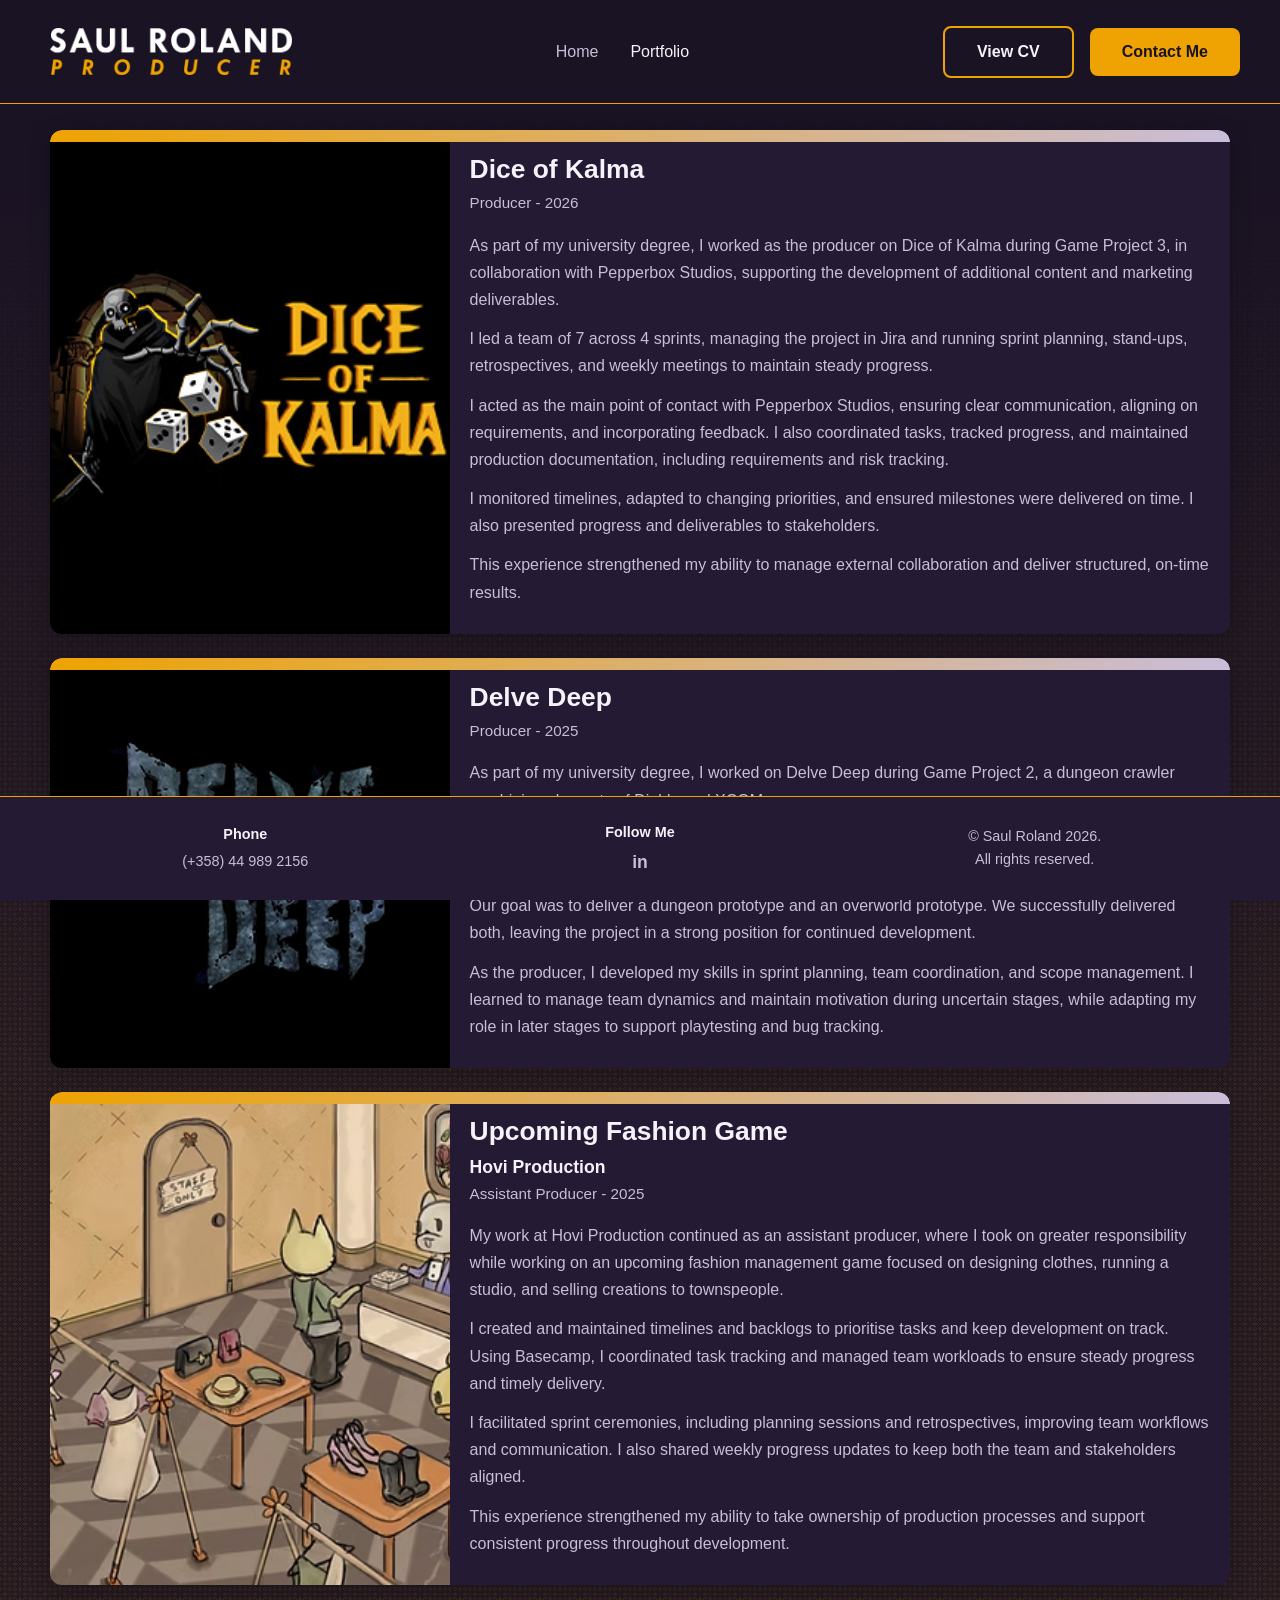
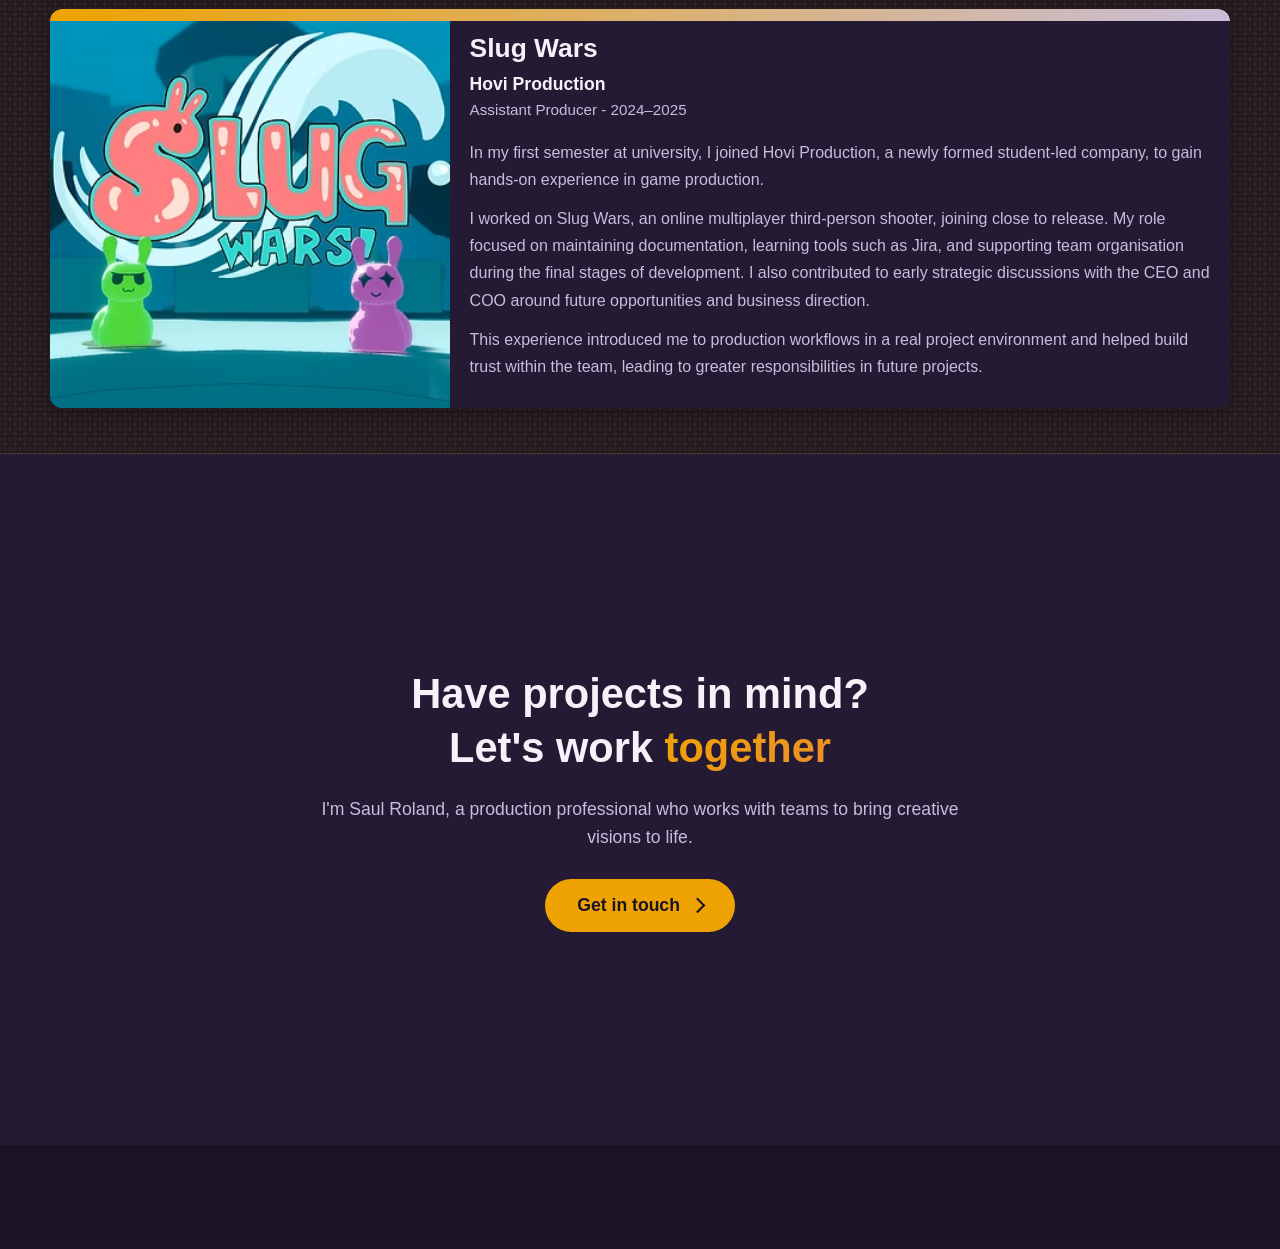
==== commit 48310d0a: "added mobile nav links for contact me." ====
--- a/portfolio/index.html
+++ b/portfolio/index.html
@@ -36,11 +36,11 @@
             rel="noopener noreferrer"
             >View CV</a
           >
-          <!-- <a
-            href="portfolio.html#contact"
+          <a
+            href="/portfolio/#contact"
             class="btn btn-header btn-header-contact"
             >Contact Me</a
-          > -->
+          >
         </div>
 
         <button
@@ -64,6 +64,13 @@
                 target="_blank"
                 rel="noopener noreferrer"
                 >View CV</a
+              >
+            </li>
+            <li>
+              <a
+                href="/portfolio/#contact"
+                class="btn btn-header btn-header-contact"
+                >Contact Me</a
               >
             </li>
           </ul>
@@ -289,101 +296,103 @@
     <section class="contact-section" id="contact">
       <div class="container">
         <div class="contact-interactive">
-        <div class="contact-cta" id="contactCta">
-          <div
-            class="contact-cta-panel contact-cta-panel--visible"
-            id="contactCtaDefault"
-            aria-hidden="false"
-          >
-            <h2>
-              Have projects in mind?<br />Let's work
-              <span class="contact-cta-highlight">together</span>
-            </h2>
-            <p class="contact-cta-tagline">
-              I'm Saul Roland, a production professional who works with teams to
-              bring creative visions to life.
+          <div class="contact-cta" id="contactCta">
+            <div
+              class="contact-cta-panel contact-cta-panel--visible"
+              id="contactCtaDefault"
+              aria-hidden="false"
+            >
+              <h2>
+                Have projects in mind?<br />Let's work
+                <span class="contact-cta-highlight">together</span>
+              </h2>
+              <p class="contact-cta-tagline">
+                I'm Saul Roland, a production professional who works with teams
+                to bring creative visions to life.
+              </p>
+              <button
+                type="button"
+                class="btn contact-cta-button"
+                id="contactRevealBtn"
+              >
+                Get in touch
+              </button>
+            </div>
+            <div
+              class="contact-cta-panel"
+              id="contactCtaThanks"
+              aria-hidden="true"
+            >
+              <h2>Thank you<span class="contact-cta-highlight">.</span></h2>
+              <p class="contact-cta-tagline">
+                Your message has been sent. I'll get back to you soon.
+              </p>
+              <button
+                type="button"
+                class="btn contact-cta-button"
+                id="contactSendAnotherBtn"
+              >
+                Send another message
+              </button>
+            </div>
+          </div>
+          <div class="contact-form-wrapper" id="contactFormWrapper" hidden>
+            <h2>Contact Me</h2>
+            <p class="contact-intro">
+              If you have any questions or would like to get in touch, please
+              use the form below.
             </p>
-            <button
-              type="button"
-              class="btn contact-cta-button"
-              id="contactRevealBtn"
+            <form
+              class="contact-form"
+              action="https://formspree.io/f/mojydgyj"
+              method="POST"
             >
-              Get in touch
-            </button>
-          </div>
-          <div
-            class="contact-cta-panel"
-            id="contactCtaThanks"
-            aria-hidden="true"
-          >
-            <h2>
-              Thank you<span class="contact-cta-highlight">.</span>
-            </h2>
-            <p class="contact-cta-tagline">
-              Your message has been sent. I'll get back to you soon.
-            </p>
-            <button
-              type="button"
-              class="btn contact-cta-button"
-              id="contactSendAnotherBtn"
-            >
-              Send another message
-            </button>
-          </div>
-        </div>
-        <div class="contact-form-wrapper" id="contactFormWrapper" hidden>
-          <h2>Contact Me</h2>
-          <p class="contact-intro">
-            If you have any questions or would like to get in touch, please use
-            the form below.
-          </p>
-          <form
-            class="contact-form"
-            action="https://formspree.io/f/mojydgyj"
-            method="POST"
-          >
-            <label for="contact-name">Name</label>
-            <input
-              type="text"
-              id="contact-name"
-              name="name"
-              placeholder="Your Name"
-              required
-            />
-            <label for="contact-email">Email Address</label>
-            <input
-              type="email"
-              id="contact-email"
-              name="email"
-              placeholder="Your Email"
-              required
-            />
-            <label for="contact-subject">Subject</label>
-            <input
-              type="text"
-              id="contact-subject"
-              name="subject"
-              placeholder="Subject"
-            />
-            <label for="contact-message">Message</label>
-            <textarea
-              id="contact-message"
-              name="message"
-              placeholder="Your Message"
-              rows="5"
-              required
-            ></textarea>
-            <p
-              class="contact-form-error"
-              id="contactFormError"
-              role="alert"
-              hidden
-            ></p>
-            <button type="submit" class="btn btn-primary" id="contactSubmitBtn">
-              Send Message
-            </button>
-          </form>
-        </div>
+              <label for="contact-name">Name</label>
+              <input
+                type="text"
+                id="contact-name"
+                name="name"
+                placeholder="Your Name"
+                required
+              />
+              <label for="contact-email">Email Address</label>
+              <input
+                type="email"
+                id="contact-email"
+                name="email"
+                placeholder="Your Email"
+                required
+              />
+              <label for="contact-subject">Subject</label>
+              <input
+                type="text"
+                id="contact-subject"
+                name="subject"
+                placeholder="Subject"
+              />
+              <label for="contact-message">Message</label>
+              <textarea
+                id="contact-message"
+                name="message"
+                placeholder="Your Message"
+                rows="5"
+                required
+              ></textarea>
+              <p
+                class="contact-form-error"
+                id="contactFormError"
+                role="alert"
+                hidden
+              ></p>
+              <button
+                type="submit"
+                class="btn btn-primary"
+                id="contactSubmitBtn"
+              >
+                Send Message
+              </button>
+            </form>
+          </div>
         </div>
       </div>
     </section>
--- a/styles.css
+++ b/styles.css
@@ -3,6 +3,8 @@
    ============================================ */
 :root {
   --primary-dark: #1a1324;
+  /* Used by header Contact Me (.btn-header-contact); alias for dark text on gold */
+  --primary: var(--primary-dark);
   --secondary-dark: #241a34;
   --surface-card: #eea302;
   --text-primary: #f5f2fa;
@@ -287,7 +289,8 @@
   max-width: min(1500px, 96vw);
   justify-content: flex-start;
   align-items: stretch;
-  padding: clamp(1rem, 2vh, 2rem) clamp(1rem, 3vw, 1.5rem) clamp(2rem, 5vh, 3.5rem);
+  padding: clamp(1rem, 2vh, 2rem) clamp(1rem, 3vw, 1.5rem)
+    clamp(2rem, 5vh, 3.5rem);
   box-sizing: border-box;
 }
 
@@ -1239,19 +1242,26 @@
     text-underline-offset: 0.35rem;
   }
 
+  /* View CV + Contact Me: same footprint (width/height); border-box aligned */
+  .mobile-nav-links a.mobile-nav-cv,
+  .mobile-nav-links a.btn.btn-header.btn-header-contact {
+    box-sizing: border-box;
+    width: min(100%, 12rem);
+    min-height: 3.5rem;
+  }
+
   /* Match desktop header .btn-header + .btn-header-cv */
   .mobile-nav-links a.mobile-nav-cv {
+    padding: 1rem 2rem;
+    font-size: 1.1rem;
+    font-weight: 600;
+    line-height: 1;
+    border-radius: 8px;
+    text-align: center;
     display: inline-flex;
     align-items: center;
     justify-content: center;
-    width: auto;
-    max-width: 100%;
-    padding: 0.65rem 1.15rem;
-    font-size: 0.95rem;
-    font-weight: 600;
-    line-height: 1;
     border: 2px solid var(--surface-card);
-    border-radius: 8px;
     background-color: transparent;
     color: var(--text-primary);
   }
@@ -1262,6 +1272,36 @@
     color: var(--text-primary);
     transform: translateY(-2px);
     box-shadow: 0 4px 12px rgba(0, 0, 0, 0.35);
+  }
+
+  /* Contact Me: gold fill; transparent border matches View CV outer size */
+  .mobile-nav-links a.btn.btn-header.btn-header-contact {
+    padding: 1rem 2rem;
+    font-size: 1.1rem;
+    font-weight: 600;
+    line-height: 1;
+    border-radius: 8px;
+    text-align: center;
+    display: inline-flex;
+    align-items: center;
+    justify-content: center;
+    background-color: var(--surface-card);
+    color: var(--primary-dark);
+    border: 2px solid transparent;
+    box-shadow: none;
+    transition:
+      transform 0.3s ease,
+      box-shadow 0.3s ease;
+    font-family: inherit;
+    cursor: pointer;
+  }
+
+  .mobile-nav-links a.btn.btn-header.btn-header-contact:hover,
+  .mobile-nav-links a.btn.btn-header.btn-header-contact:focus-visible {
+    color: var(--primary-dark);
+    background-color: var(--surface-card);
+    transform: translateY(-2px);
+    box-shadow: 0 4px 12px rgba(0, 0, 0, 0.3);
   }
 
   body.nav-open {
@@ -1375,7 +1415,8 @@
     gap: 0.75rem;
   }
 
-  .btn-header {
+  /* Only header row buttons; mobile overlay Contact Me also uses .btn-header */
+  .header-actions .btn-header {
     width: 100%;
     max-width: 300px;
     justify-content: center;
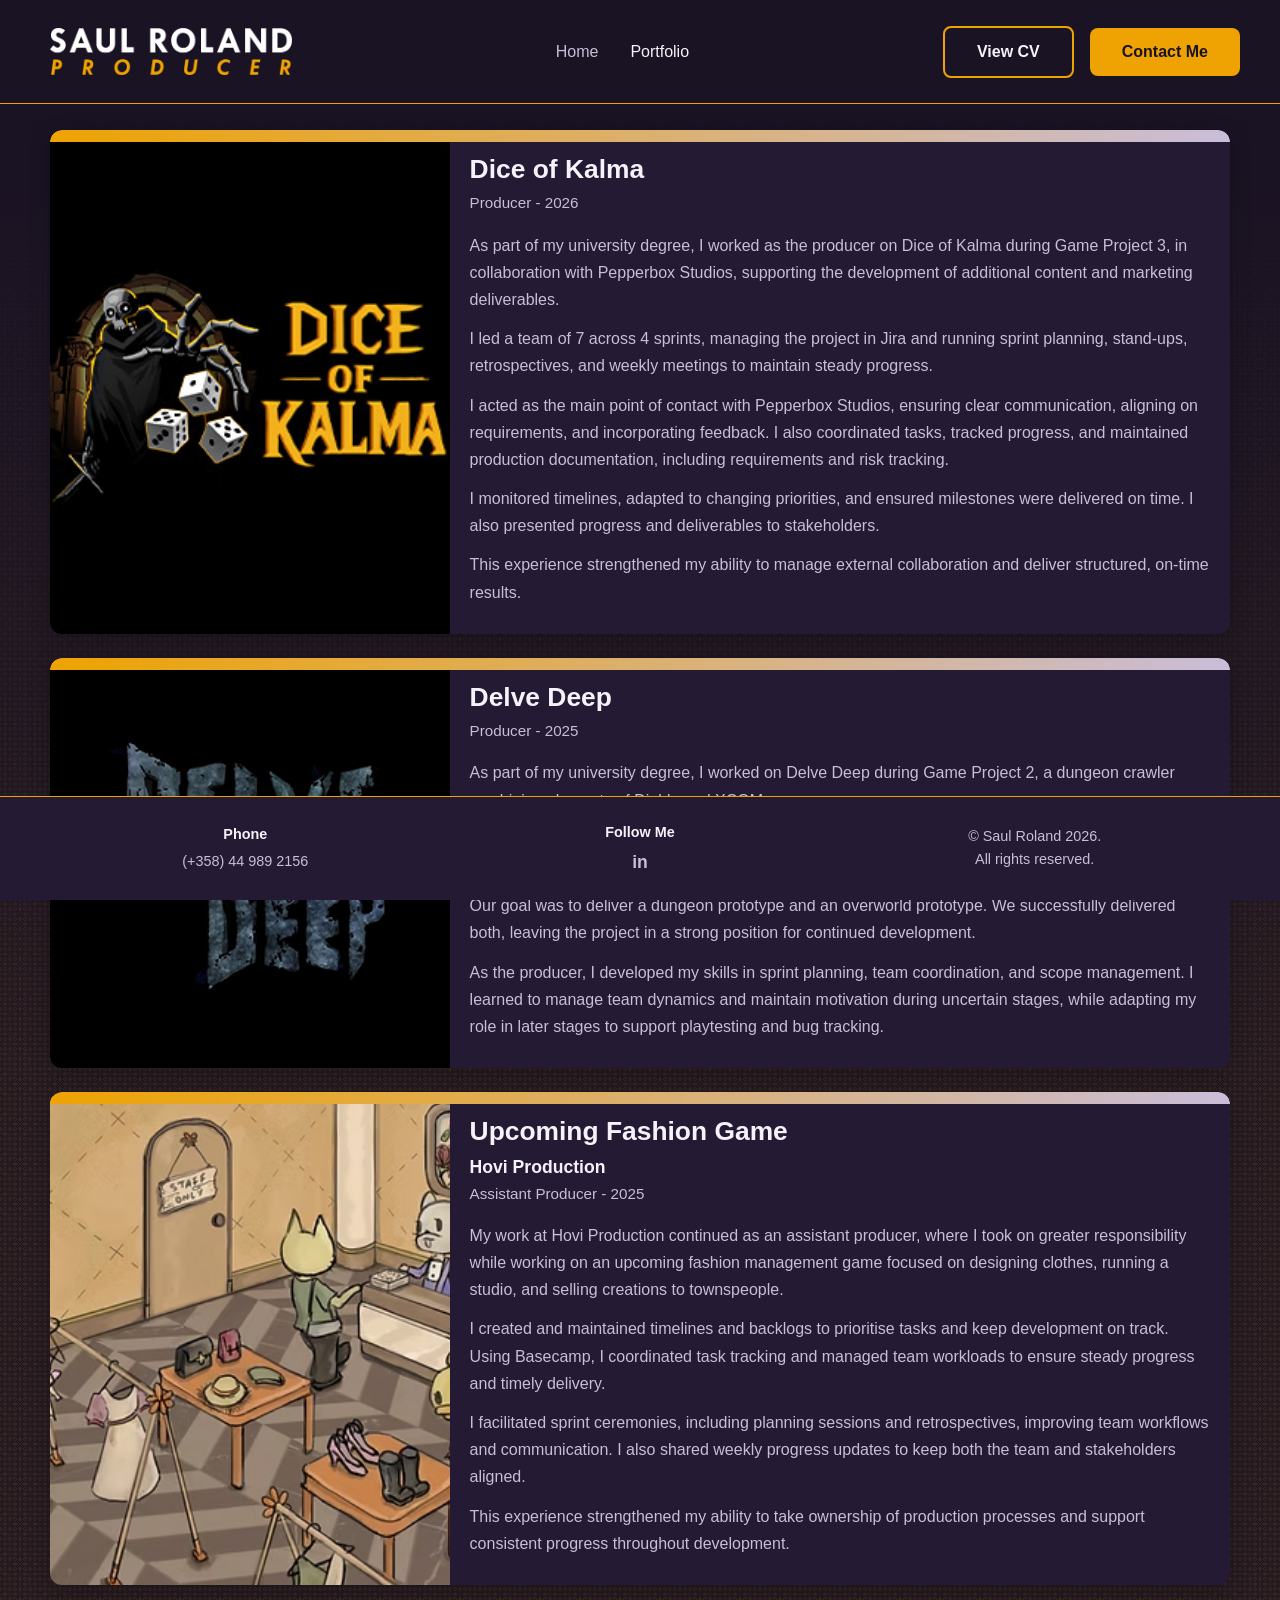
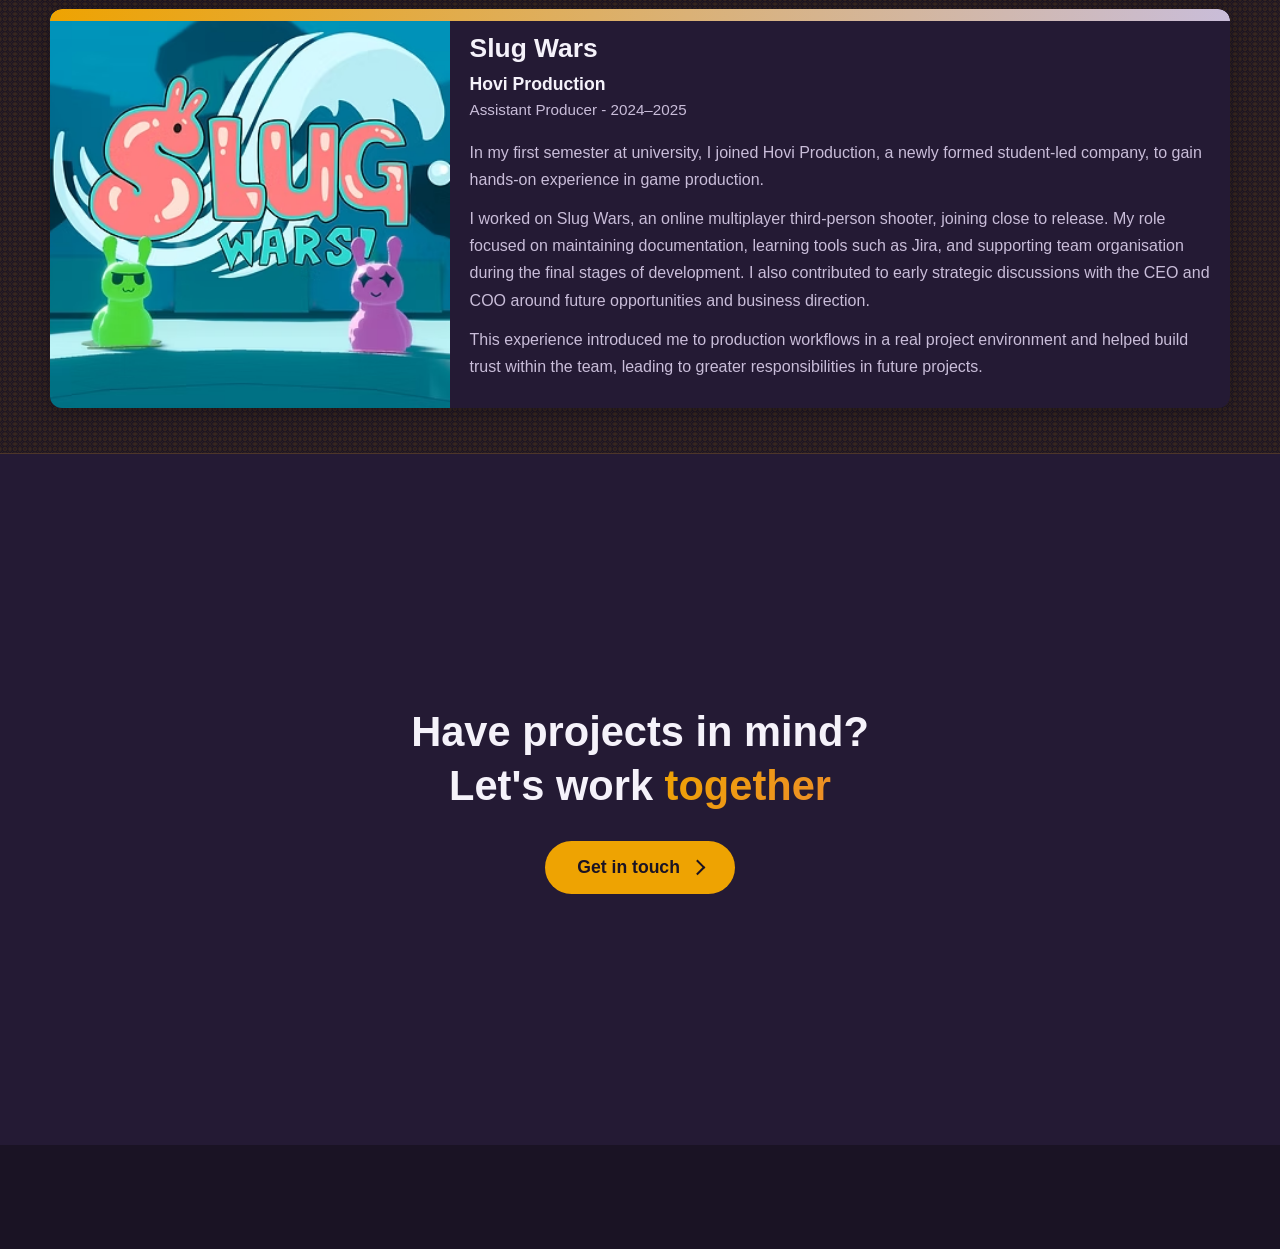
==== commit 26c3c25a: "Update index.html" ====
--- a/portfolio/index.html
+++ b/portfolio/index.html
@@ -306,10 +306,6 @@
                 Have projects in mind?<br />Let's work
                 <span class="contact-cta-highlight">together</span>
               </h2>
-              <p class="contact-cta-tagline">
-                I'm Saul Roland, a production professional who works with teams
-                to bring creative visions to life.
-              </p>
               <button
                 type="button"
                 class="btn contact-cta-button"
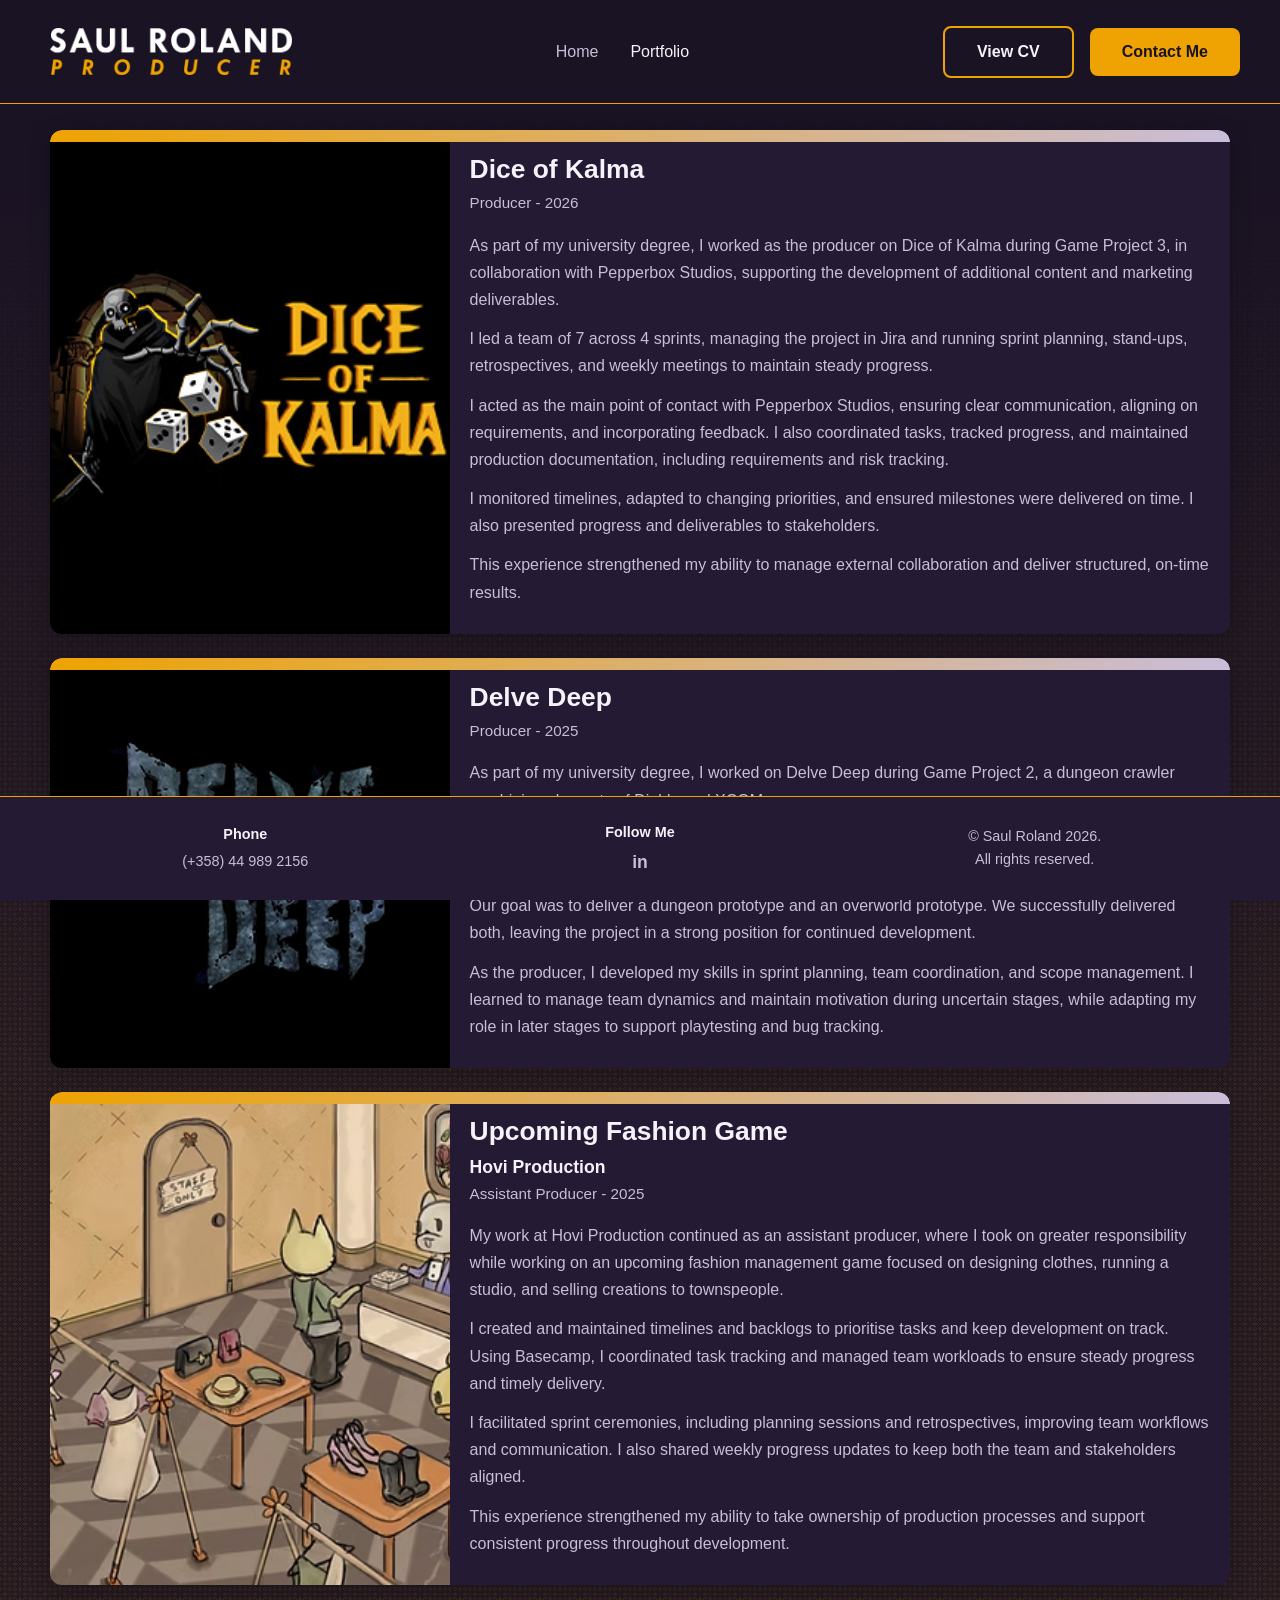
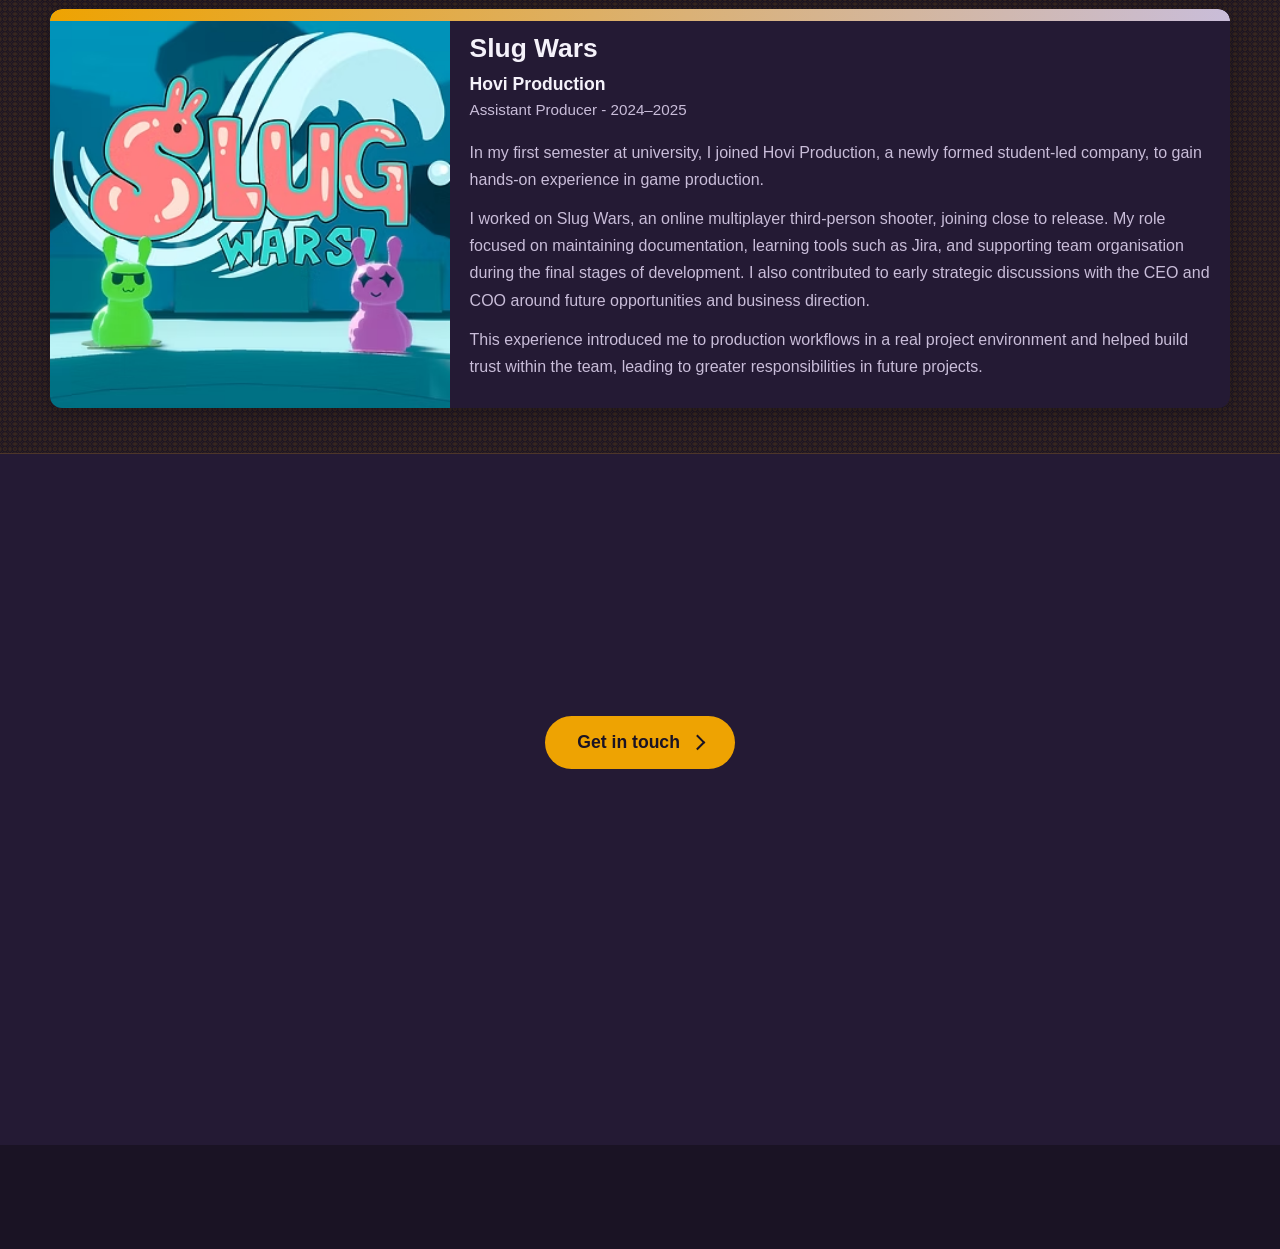
==== commit 589b9085: "Deleted contact text" ====
--- a/portfolio/index.html
+++ b/portfolio/index.html
@@ -302,10 +302,6 @@
               id="contactCtaDefault"
               aria-hidden="false"
             >
-              <h2>
-                Have projects in mind?<br />Let's work
-                <span class="contact-cta-highlight">together</span>
-              </h2>
               <button
                 type="button"
                 class="btn contact-cta-button"
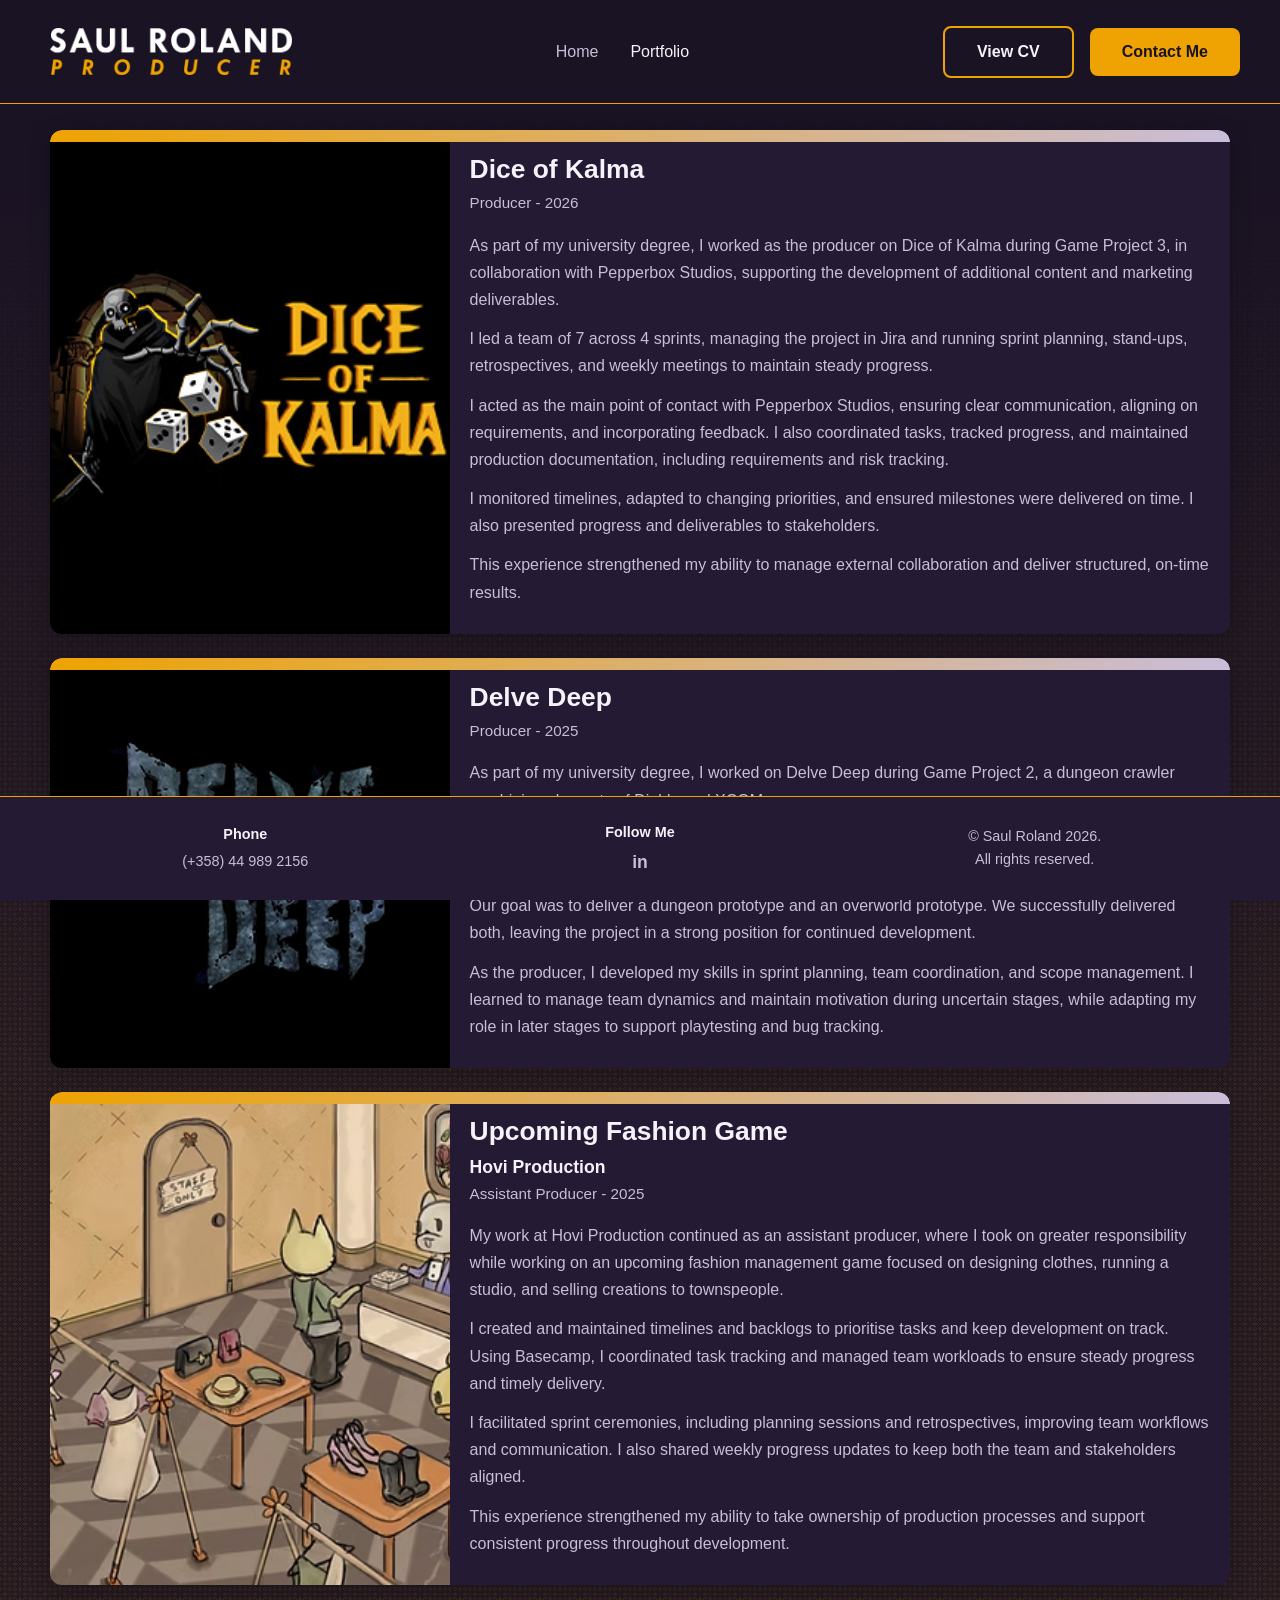
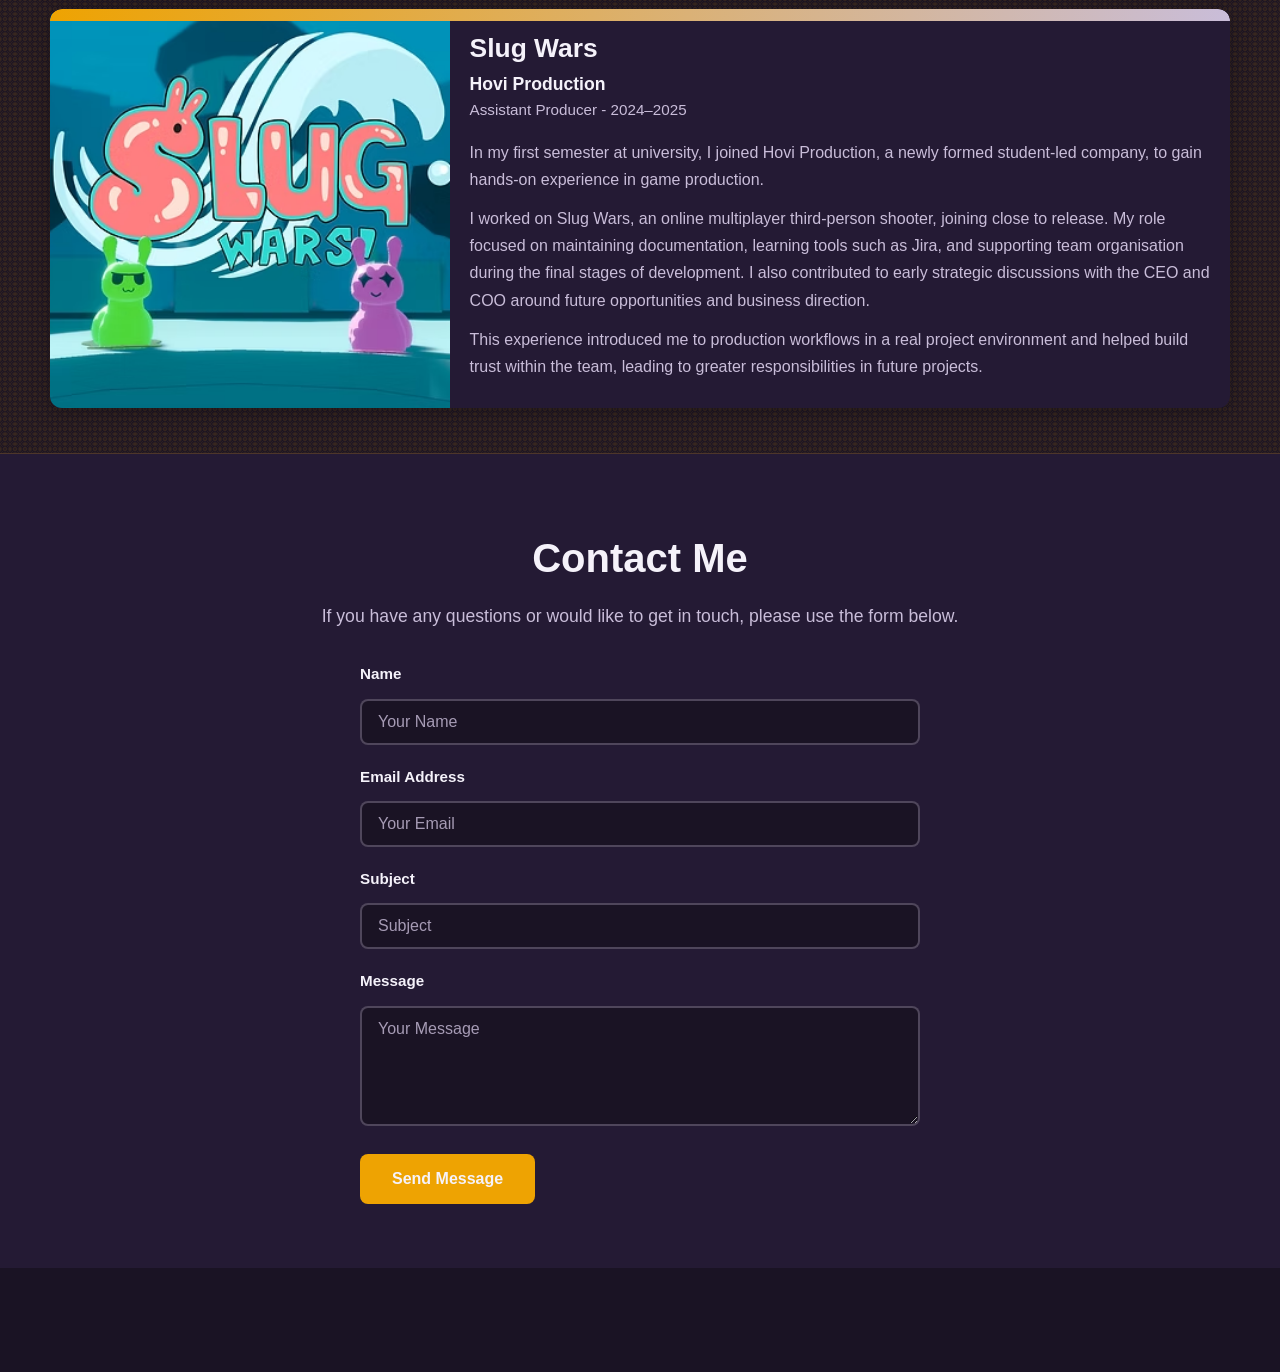
==== commit aa39a7ad: "update form to be always visible" ====
--- a/portfolio/index.html
+++ b/portfolio/index.html
@@ -296,7 +296,7 @@
     <section class="contact-section" id="contact">
       <div class="container">
         <div class="contact-interactive">
-          <div class="contact-cta" id="contactCta">
+          <div class="contact-cta contact-cta--hidden" id="contactCta">
             <div
               class="contact-cta-panel contact-cta-panel--visible"
               id="contactCtaDefault"
@@ -328,7 +328,7 @@
               </button>
             </div>
           </div>
-          <div class="contact-form-wrapper" id="contactFormWrapper" hidden>
+          <div class="contact-form-wrapper" id="contactFormWrapper">
             <h2>Contact Me</h2>
             <p class="contact-intro">
               If you have any questions or would like to get in touch, please
--- a/styles.css
+++ b/styles.css
@@ -687,11 +687,10 @@
 
 /* CTA + form share one grid cell (in-place crossfade, no vertical stack shift) */
 .contact-interactive {
-  position: relative;
-  display: grid;
-  grid-template-columns: minmax(0, 1fr);
-  justify-items: center;
-  align-items: start;
+  display: flex;
+  flex-direction: column;
+  gap: 1.75rem;
+  align-items: stretch;
   width: 100%;
   max-width: 640px;
   margin: 0 auto;
@@ -699,20 +698,10 @@
 
 .contact-interactive .contact-cta,
 .contact-interactive .contact-form-wrapper {
-  grid-column: 1;
-  grid-row: 1;
-  width: 100%;
-}
-
-.contact-interactive .contact-cta {
-  position: relative;
-  z-index: 1;
-}
-
-.contact-interactive .contact-form-wrapper:not([hidden]) {
-  position: relative;
-  z-index: 2;
-}
+  width: 100%;
+}
+
+/* (No overlay needed; CTA and form stack vertically.) */
 
 /* CTA block (visible by default); panels stack in one grid cell for crossfade */
 .contact-cta {
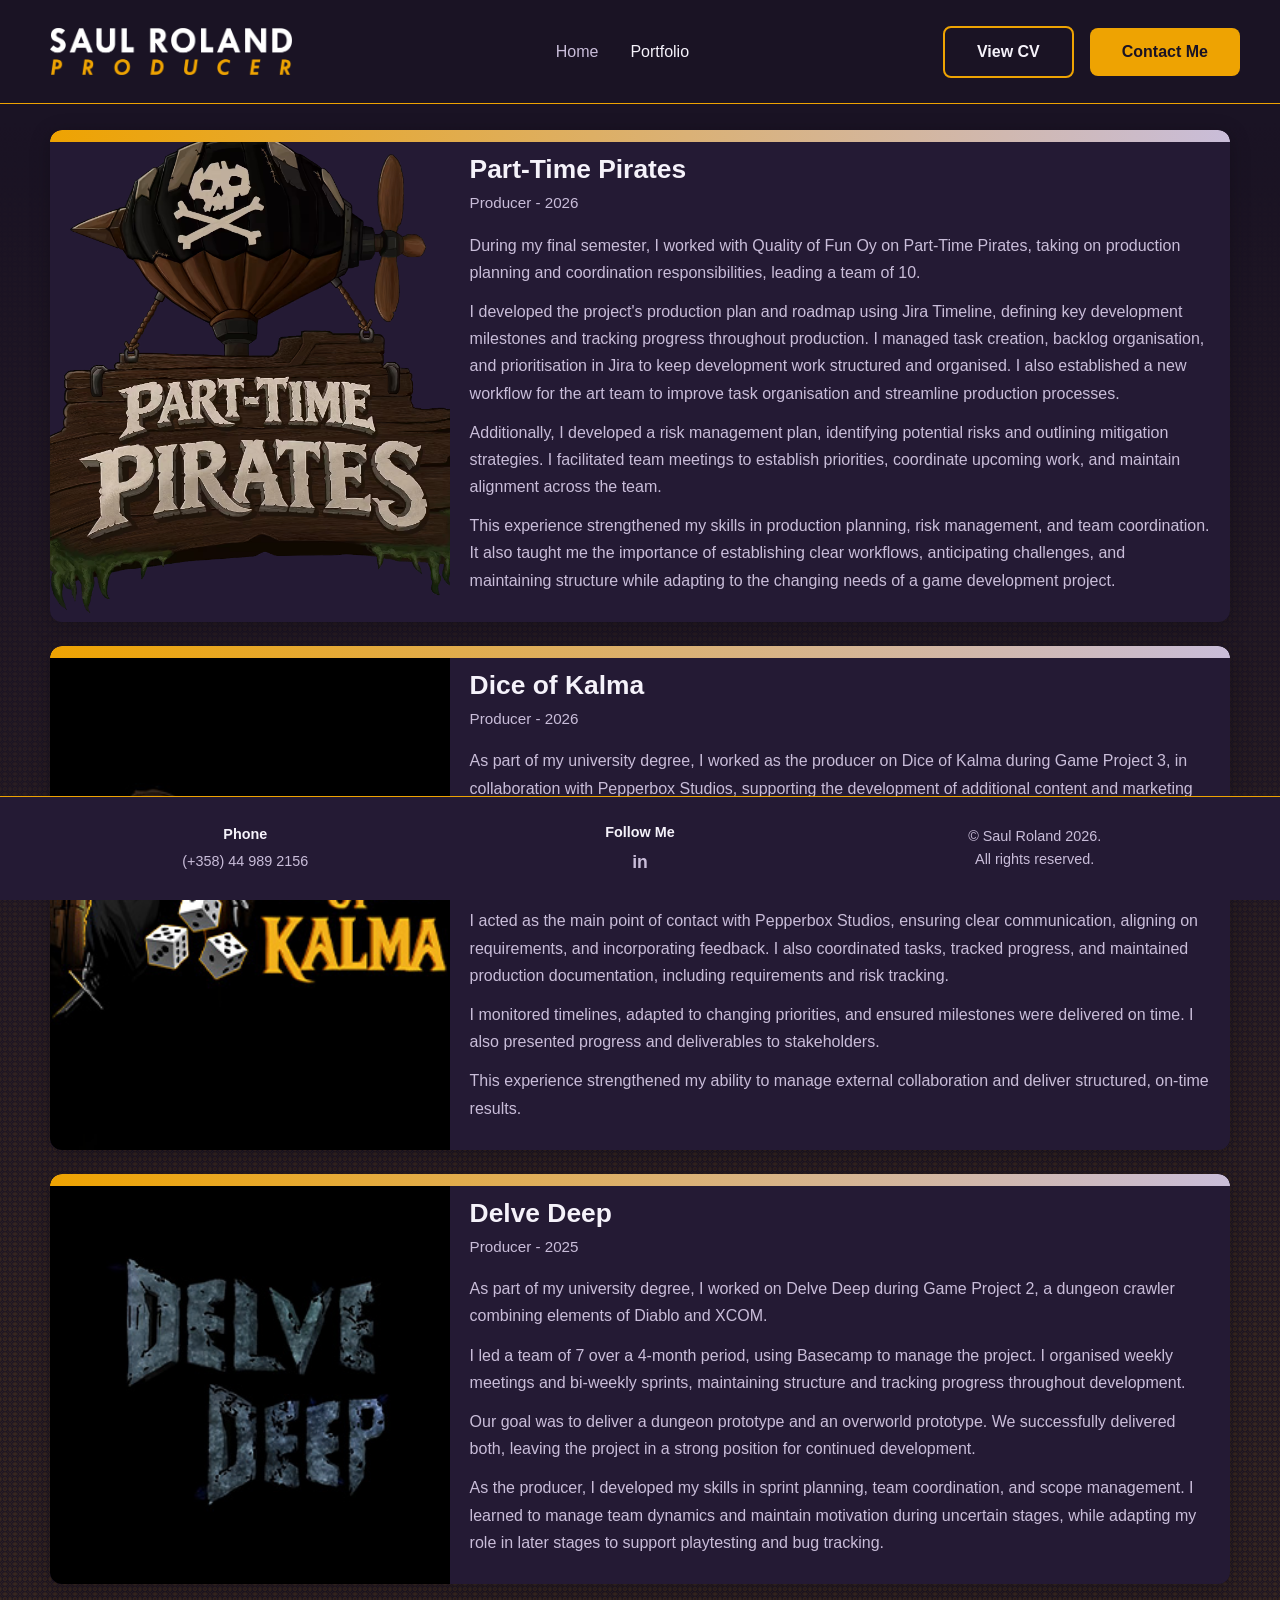
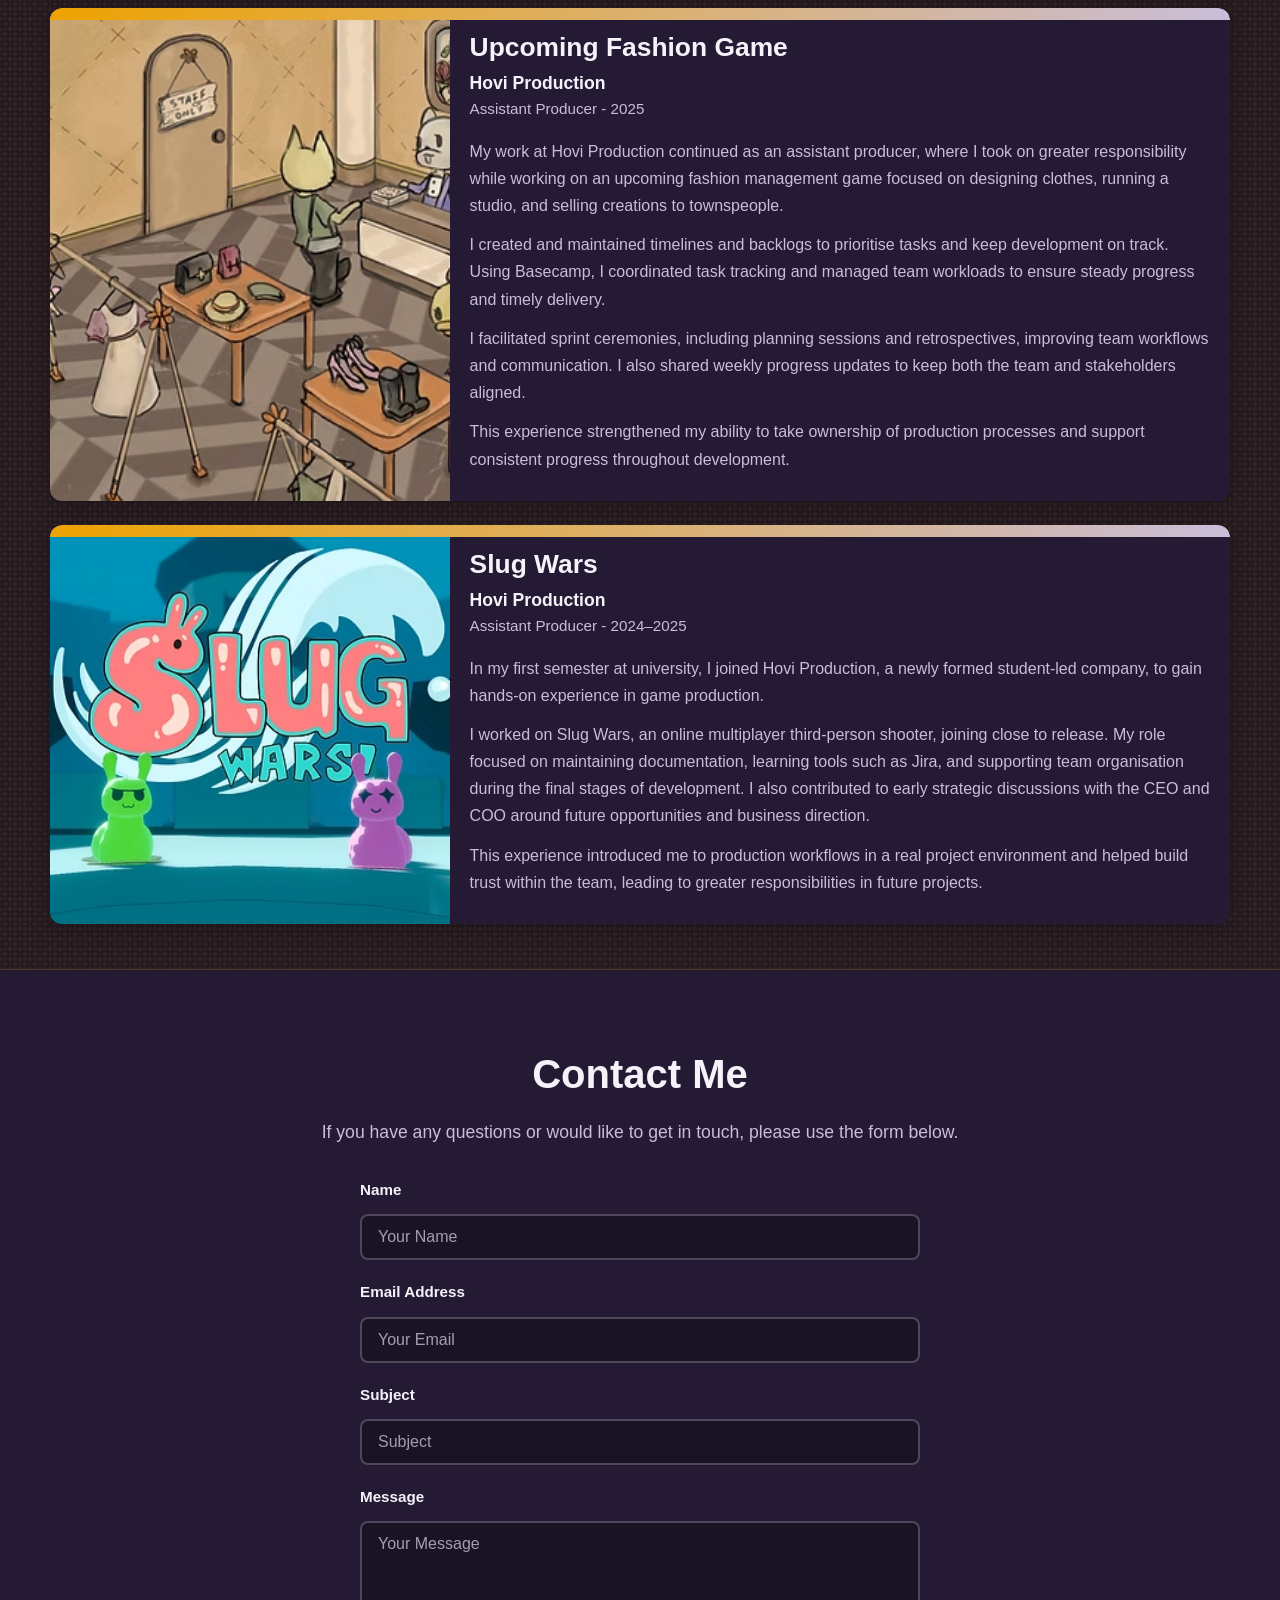
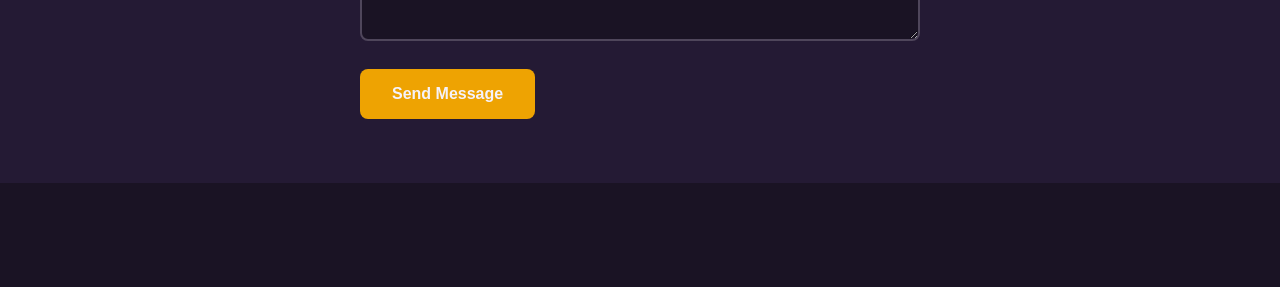
==== commit b94499a8: "Added part-time pirates" ====
--- a/portfolio/index.html
+++ b/portfolio/index.html
@@ -101,6 +101,45 @@
         <div class="portfolio-section" aria-label="Projects">
           <div class="portfolio-list">
             <!-- PROJECT ITEM 1 - Edit or duplicate this section -->
+			  <div class="portfolio-item">
+				  <div class="portfolio-item-image-wrapper">
+						  <img
+							src="/assets/portfolio/Part-Time Pirates.avif"
+							alt="Project 1 Description"
+							class="portfolio-item-image"
+                  />
+				  </div>
+				  <div class="portfolio-item-content">
+					  <h2 class="portfolio-item-title">Part-Time Pirates</h2>
+					  <!-- <p class="portfolio-item-client">Game Project 3</p> -->
+					  <p class="portfolio-item-meta">
+						  <span class="portfolio-item-role">Producer - 2026</span>
+						  <!-- <span class="portfolio-item-dates"></span> -->
+					  </p>
+					  <p class="portfolio-item-overview">
+						  During my final semester, I worked with Quality of Fun Oy on Part-Time Pirates, 
+						  taking on production planning and coordination responsibilities, leading a team of 10.
+					  </p>
+					  <p class="portfolio-item-overview">
+						  I developed the project's production plan and roadmap using Jira Timeline, 
+						  defining key development milestones and tracking progress throughout production. 
+						  I managed task creation, backlog organisation, and prioritisation in Jira to keep 
+						  development work structured and organised. I also established a new workflow for the art team 
+						  to improve task organisation and streamline production processes.
+					  </p>
+					  <p class="portfolio-item-overview">
+						  Additionally, I developed a risk management plan, identifying potential risks and 
+						  outlining mitigation strategies. I facilitated team meetings to establish priorities, 
+						  coordinate upcoming work, and maintain alignment across the team.
+					  </p>
+					  <p class="portfolio-item-overview">
+						  This experience strengthened my skills in production planning, risk management, 
+						  and team coordination. It also taught me the importance of establishing clear workflows, 
+						  anticipating challenges, and maintaining structure while adapting to the changing needs 
+						  of a game development project.
+					  </p>
+				  </div>
+			  </div>
             <div class="portfolio-item">
               <div class="portfolio-item-image-wrapper">
                 <a
@@ -110,7 +149,7 @@
                 >
                   <img
                     src="/assets/portfolio/DiceOfKalma.avif"
-                    alt="Project 1 Description"
+                    alt="Project 2 Description"
                     class="portfolio-item-image"
                   />
                 </a>
@@ -156,7 +195,7 @@
               <div class="portfolio-item-image-wrapper">
                 <img
                   src="/assets/portfolio/DelveDeep.avif"
-                  alt="Project 1 Description"
+                  alt="Project 3 Description"
                   class="portfolio-item-image"
                 />
               </div>
@@ -198,7 +237,7 @@
               <div class="portfolio-item-image-wrapper">
                 <img
                   src="/assets/portfolio/ThreadAndNeedle.avif"
-                  alt="Project 2 Description"
+                  alt="Project 4 Description"
                   class="portfolio-item-image"
                 />
               </div>
@@ -247,7 +286,7 @@
                 >
                   <img
                     src="/assets/portfolio/SlugWars.avif"
-                    alt="Project 3 Description"
+                    alt="Project 5 Description"
                     class="portfolio-item-image"
                   />
                 </a>
@@ -319,13 +358,13 @@
               <p class="contact-cta-tagline">
                 Your message has been sent. I'll get back to you soon.
               </p>
-              <button
+              <!-- <button
                 type="button"
                 class="btn contact-cta-button"
                 id="contactSendAnotherBtn"
               >
                 Send another message
-              </button>
+              </button> -->
             </div>
           </div>
           <div class="contact-form-wrapper" id="contactFormWrapper">
